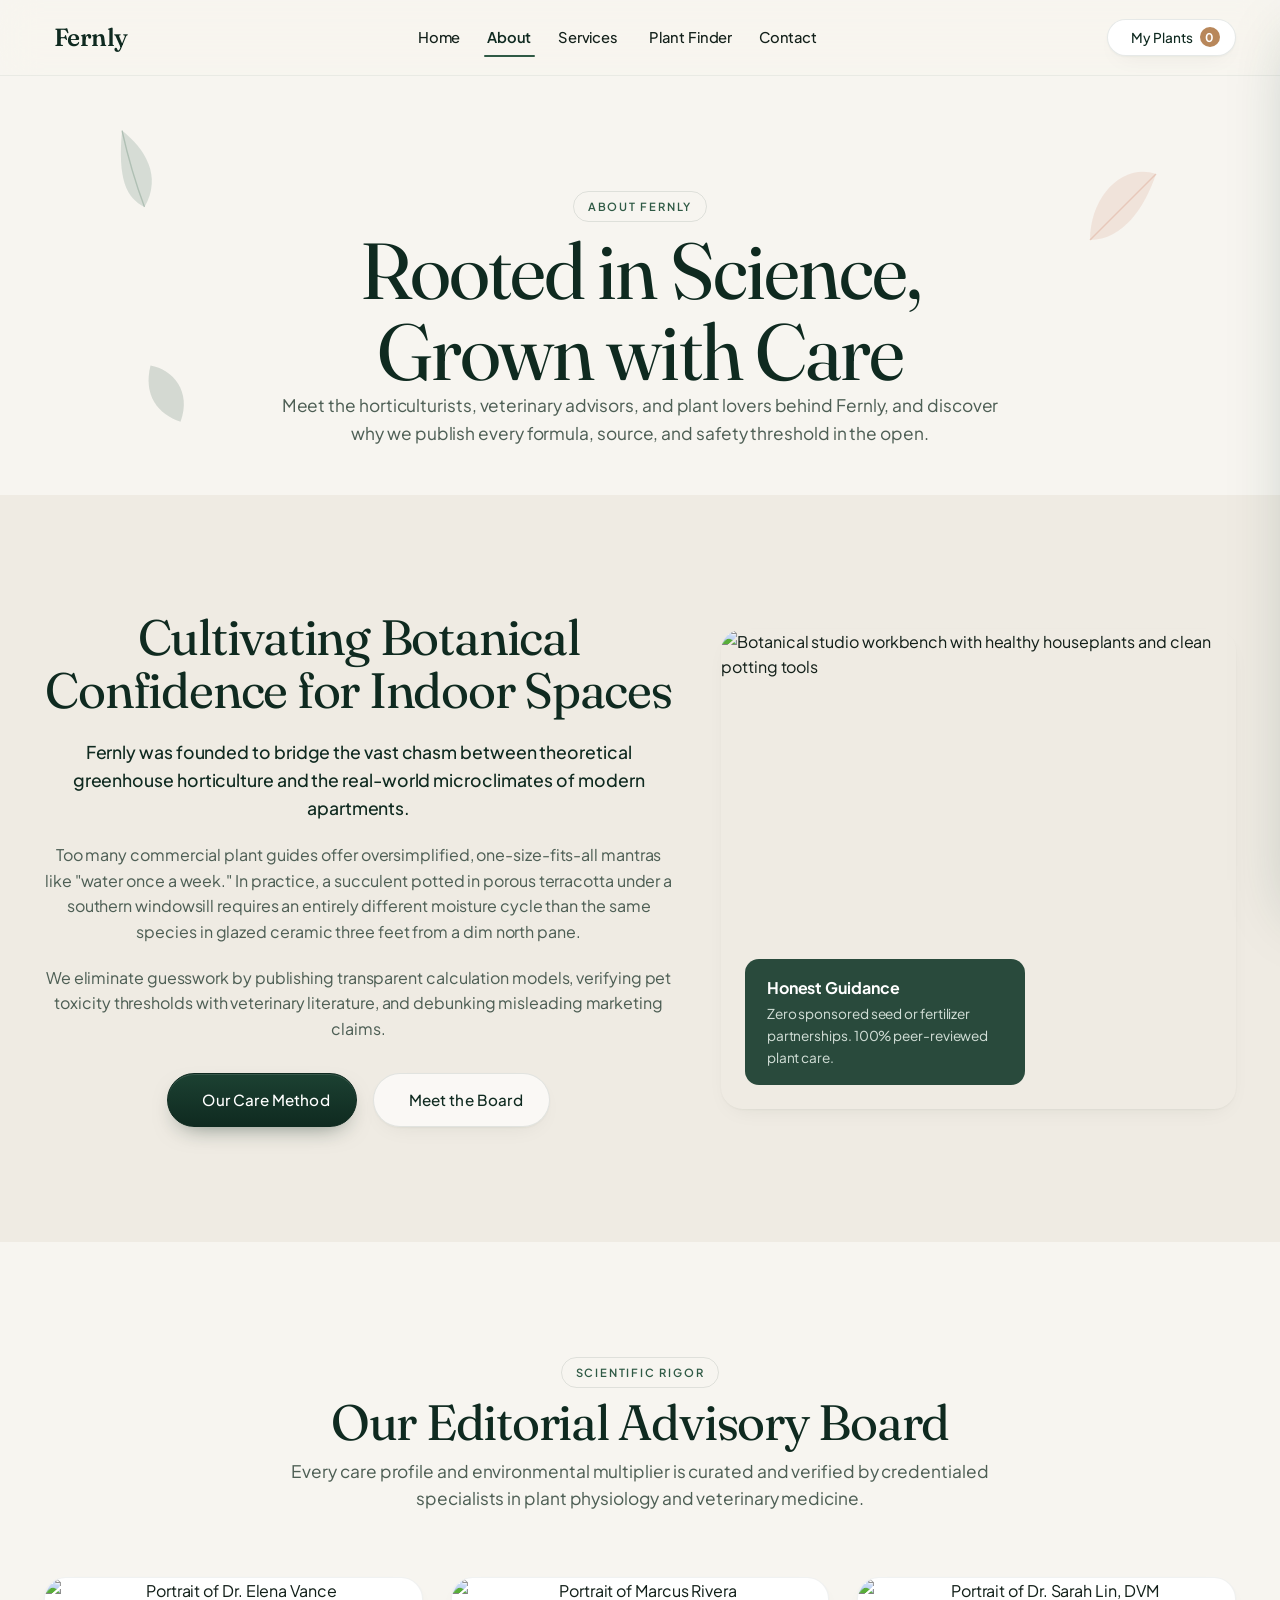
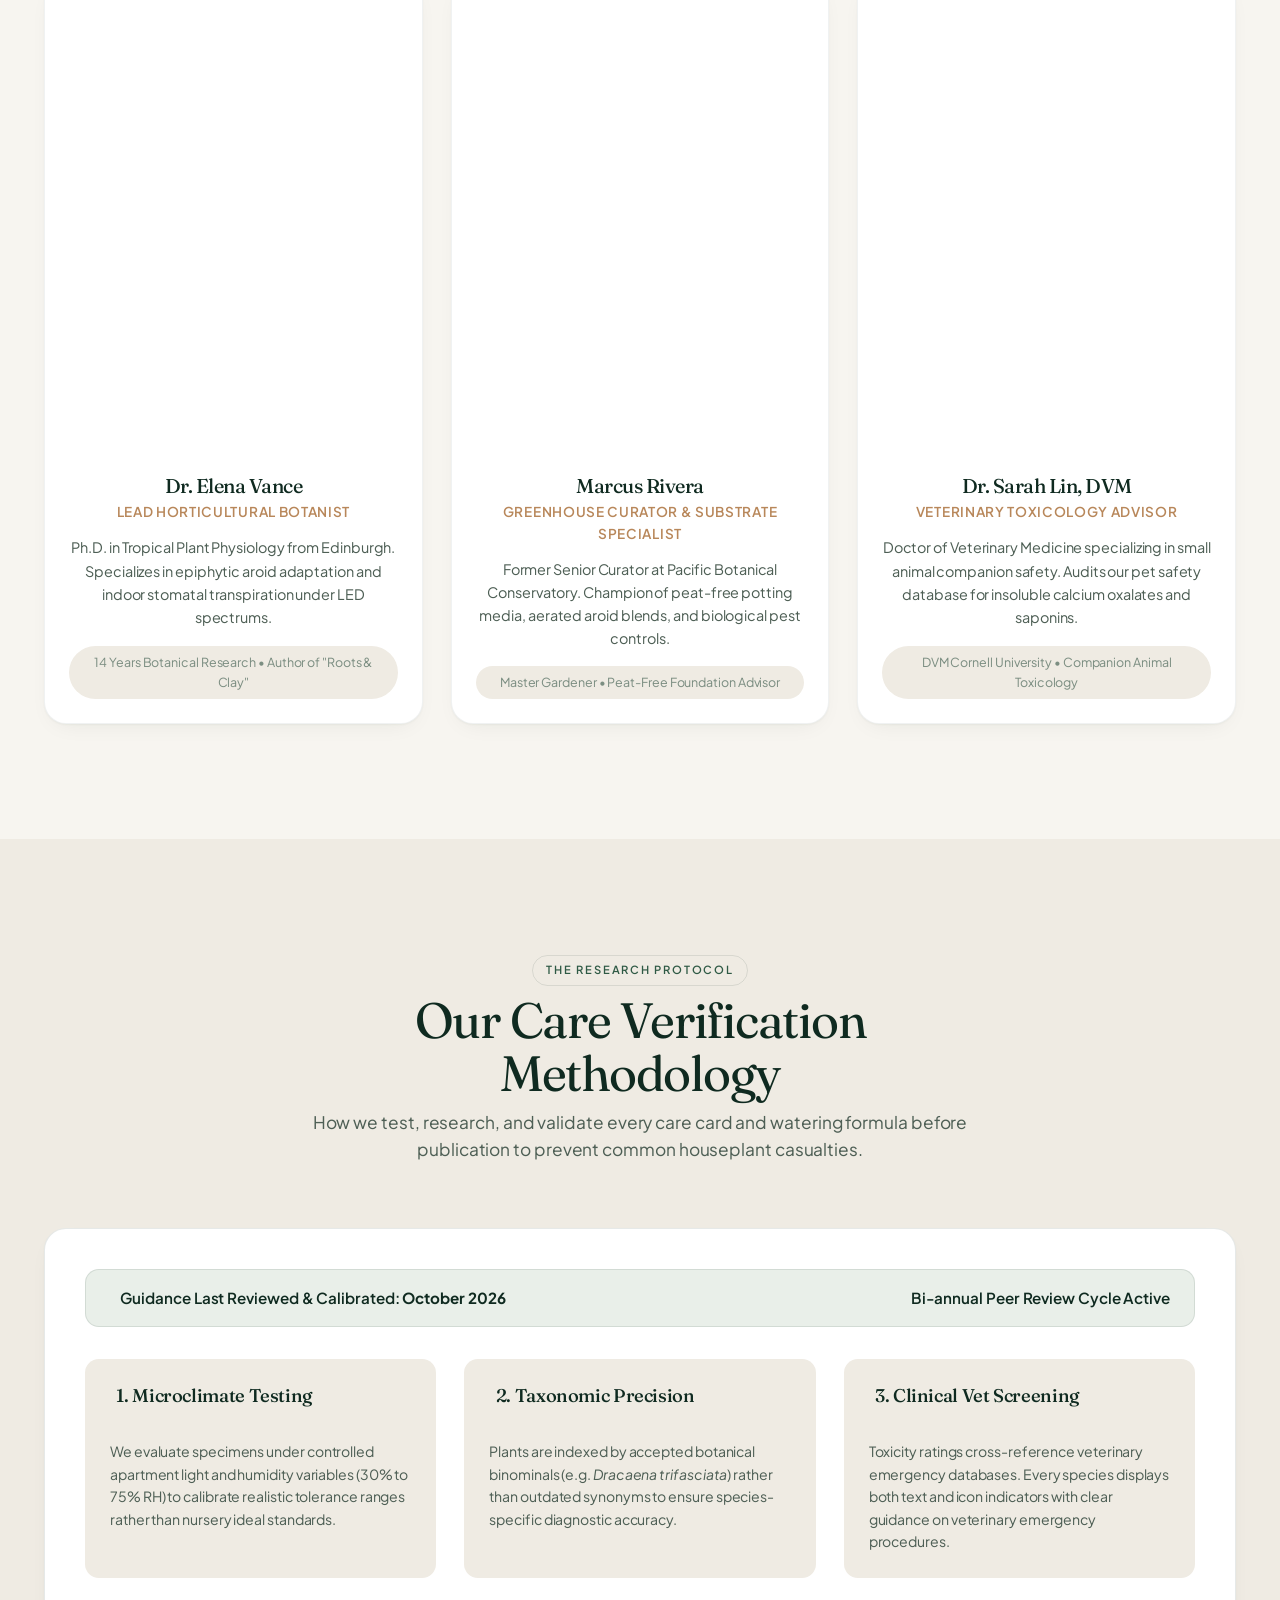
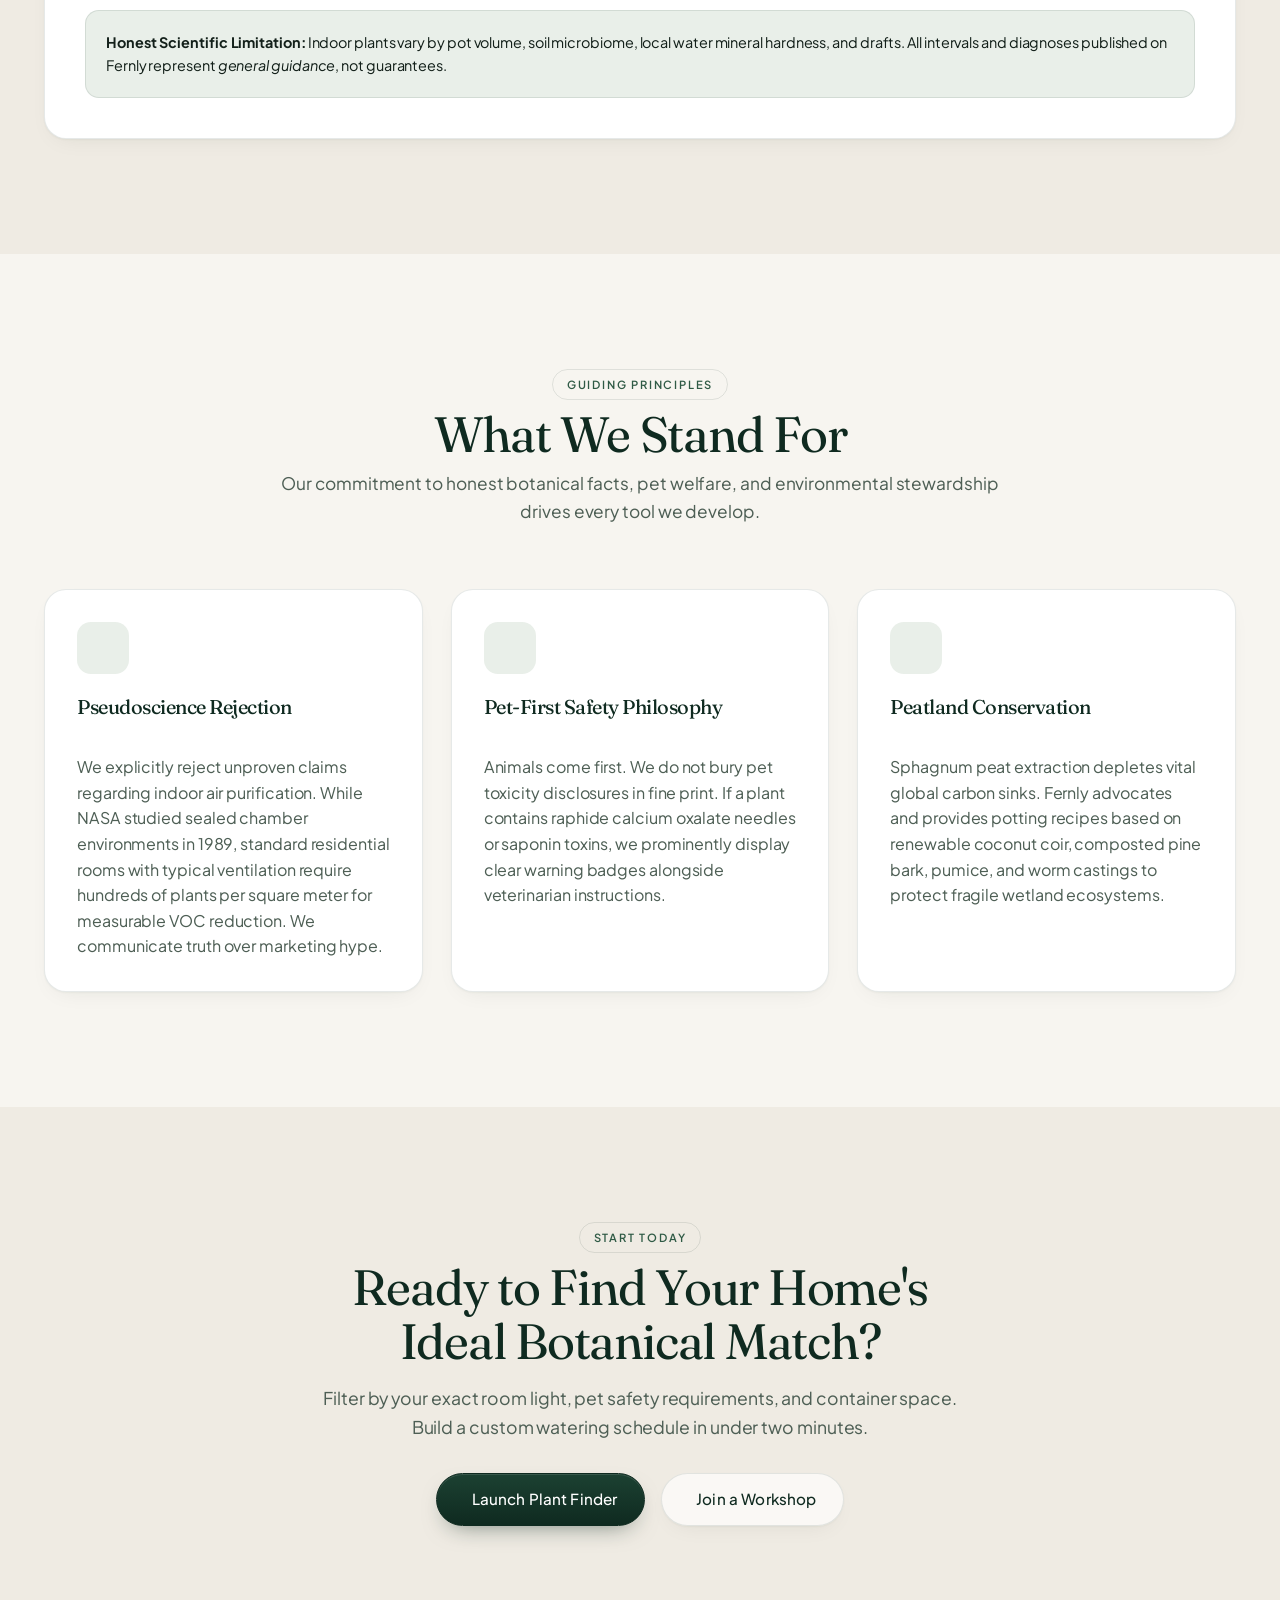
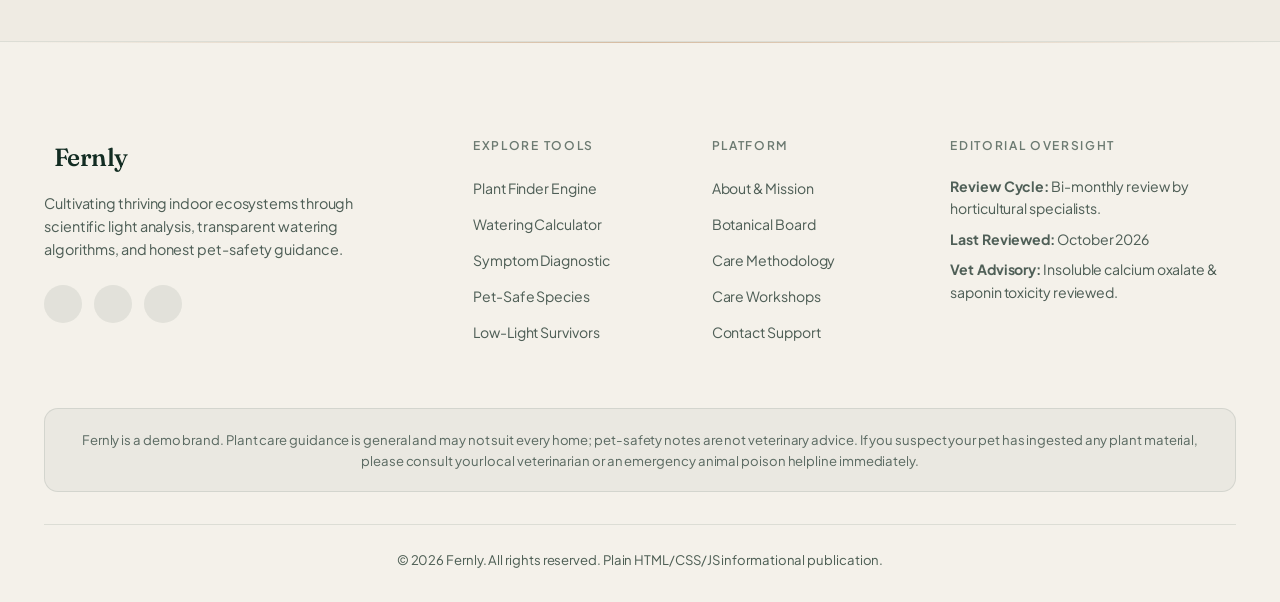
==== about.html @ 9a1a365c "first commit" ====
<!DOCTYPE html>
<html lang="en">
<head>
  <meta charset="UTF-8">
  <meta name="viewport" content="width=device-width, initial-scale=1.0">
  <title>About Fernly — Science-Backed Houseplant Guidance</title>
  <meta name="description" content="Learn about Fernly's mission, horticultural research methodology, veterinary safety board, and commitment to sustainable, honest indoor plant cultivation.">
  <meta name="robots" content="index, follow">

  <!-- Favicon SVG -->
  <link rel="icon" type="image/svg+xml" href="data:image/svg+xml,%3Csvg xmlns='http://www.w3.org/2000/svg' viewBox='0 0 32 32'%3E%3Cpath fill='%23183c2e' d='M16 2C9 6 4 13 4 22c0 4 3 8 8 8 2 0 4-1 4-1s2 1 4 1c5 0 8-4 8-8 0-9-5-16-12-20z'/%3E%3Cpath fill='%233b664f' d='M16 4v24c-3-2-7-6-7-12 0-5 3-10 7-12z'/%3E%3C/svg%3E">

  <!-- Master Stylesheet -->
  <link rel="stylesheet" href="assets/css/style.css">
  <link rel="stylesheet" href="assets/css/premium.css">
</head>
<body>
  <!-- Skip link for WCAG Accessibility -->
  <a href="#main-content" class="skip-link">Skip to main content</a>

  <!-- SITE HEADER / NAVBAR (Identical on all 4 pages) -->
  <header class="site-header" role="banner">
    <div class="container">
      <a href="index.html" class="brand-logo" aria-label="Fernly Home">
        <i class="ph ph-plant" aria-hidden="true"></i>
        <span>Fernly</span>
        <span class="brand-badge">Guide</span>
      </a>

      <!-- Desktop Nav (>1024px) -->
      <nav class="nav-menu" role="navigation" aria-label="Main Navigation">
        <li class="nav-item">
          <a href="index.html" class="nav-link">Home</a>
        </li>
        <li class="nav-item">
          <a href="about.html" class="nav-link active" aria-current="page">About</a>
        </li>
        <li class="nav-item">
          <a href="services.html" class="nav-link" aria-haspopup="true" aria-expanded="false">
            Services <i class="ph ph-caret-down" style="font-size: 0.8rem;" aria-hidden="true"></i>
          </a>
          <ul class="nav-dropdown" role="menu">
            <li role="none">
              <a href="services.html#finder-overview" class="dropdown-link" role="menuitem">
                <i class="ph ph-magnifying-glass" aria-hidden="true"></i> Plant Finder Tool
              </a>
            </li>
            <li role="none">
              <a href="services.html#watering" class="dropdown-link" role="menuitem">
                <i class="ph ph-drop" aria-hidden="true"></i> Watering Schedule
              </a>
            </li>
            <li role="none">
              <a href="services.html#workshops" class="dropdown-link" role="menuitem">
                <i class="ph ph-users-three" aria-hidden="true"></i> Care Workshops
              </a>
            </li>
            <li role="none">
              <a href="services.html#troubleshooting" class="dropdown-link" role="menuitem">
                <i class="ph ph-first-aid-kit" aria-hidden="true"></i> Troubleshooting Help
              </a>
            </li>
            <li role="none">
              <a href="contact.html" class="dropdown-link" role="menuitem">
                <i class="ph ph-paper-plane-tilt" aria-hidden="true"></i> Contact
              </a>
            </li>
          </ul>
        </li>
        <li class="nav-item">
          <a href="plant-finder.html" class="nav-link">Plant Finder</a>
        </li>
        <li class="nav-item">
          <a href="contact.html" class="nav-link">Contact</a>
        </li>
      </nav>

      <!-- Header Actions -->
      <div class="header-actions">
        <button class="my-plants-btn" type="button" aria-label="Open saved plant collection">
          <i class="ph ph-heart" aria-hidden="true"></i>
          <span>My Plants</span>
          <span class="my-plants-badge" aria-label="0 plants saved">0</span>
        </button>

        <button class="hamburger-btn" id="hamburger-btn" type="button" aria-label="Open mobile navigation menu" aria-expanded="false" aria-controls="mobile-drawer">
          <i class="ph ph-list" aria-hidden="true"></i>
        </button>
      </div>
    </div>
  </header>

  <!-- MOBILE SLIDE-OVER DRAWER (<=1024px) -->
  <div class="mobile-drawer-overlay" id="mobile-drawer-overlay" aria-hidden="true"></div>
  <aside class="mobile-drawer" id="mobile-drawer" aria-label="Mobile Navigation" aria-hidden="true">
    <div class="drawer-header">
      <div class="brand-logo">
        <i class="ph ph-plant" aria-hidden="true"></i>
        <span>Fernly</span>
      </div>
      <button class="drawer-close-btn" id="drawer-close-btn" type="button" aria-label="Close navigation menu">
        <i class="ph ph-x" aria-hidden="true"></i>
      </button>
    </div>

    <ul class="drawer-menu">
      <li>
        <a href="index.html" class="drawer-link">Home</a>
      </li>
      <li>
        <a href="about.html" class="drawer-link active" aria-current="page">About</a>
      </li>
      <li>
        <button class="drawer-accordion-btn" id="drawer-services-accordion" type="button" aria-expanded="false">
          <span>Services</span>
          <i class="ph ph-caret-down accordion-icon" aria-hidden="true"></i>
        </button>
        <div class="drawer-accordion-content" id="drawer-services-content">
          <a href="services.html#finder-overview" class="drawer-sublink">
            <i class="ph ph-magnifying-glass" aria-hidden="true"></i> Plant Finder Tool
          </a>
          <a href="services.html#watering" class="drawer-sublink">
            <i class="ph ph-drop" aria-hidden="true"></i> Watering Schedule
          </a>
          <a href="services.html#workshops" class="drawer-sublink">
            <i class="ph ph-users-three" aria-hidden="true"></i> Care Workshops
          </a>
          <a href="services.html#troubleshooting" class="drawer-sublink">
            <i class="ph ph-first-aid-kit" aria-hidden="true"></i> Troubleshooting Help
          </a>
          <a href="contact.html" class="drawer-sublink">
            <i class="ph ph-paper-plane-tilt" aria-hidden="true"></i> Contact
          </a>
        </div>
      </li>
      <li>
        <a href="plant-finder.html" class="drawer-link">Plant Finder</a>
      </li>
      <li>
        <a href="contact.html" class="drawer-link">Contact</a>
      </li>
    </ul>

    <div style="margin-top: auto; padding-top: 1.5rem; border-top: 1px solid var(--color-border);">
      <button class="btn btn-primary" style="width: 100%;" onclick="window.location.href='plant-finder.html#finder';">
        <i class="ph ph-magnifying-glass"></i> Explore Plant Finder
      </button>
    </div>
  </aside>

  <!-- MAIN CONTENT CONTAINER -->
  <main id="main-content">
    <!-- PAGE TITLE HEADER -->
    <section class="section page-hero" style="padding-bottom: 2rem;" aria-labelledby="about-main-heading">
        <svg class="floating-leaf leaf-1" viewBox="0 0 100 100" fill="none" aria-hidden="true">
          <path d="M50 5 C75 25, 95 55, 75 90 C55 80, 45 60, 50 5 Z" fill="#3b664f" fill-opacity="0.2" />
          <path d="M50 5 Q60 50 75 90" stroke="#3b664f" stroke-width="1.5" stroke-opacity="0.3" fill="none" />
        </svg>
        <svg class="floating-leaf leaf-2" viewBox="0 0 100 100" fill="none" aria-hidden="true">
          <path d="M20 80 C20 40, 50 10, 80 20 C70 50, 50 80, 20 80 Z" fill="#c46944" fill-opacity="0.15" />
          <path d="M20 80 Q50 50 80 20" stroke="#c46944" stroke-width="1.5" stroke-opacity="0.25" fill="none" />
        </svg>
        <svg class="floating-leaf leaf-3" viewBox="0 0 100 100" fill="none" aria-hidden="true">
          <path d="M30 10 C60 15, 85 45, 70 85 C40 75, 20 50, 30 10 Z" fill="#183c2e" fill-opacity="0.18" />
        </svg>
        <svg class="floating-leaf leaf-4" viewBox="0 0 100 100" fill="none" aria-hidden="true">
      <div class="container">
        <header class="section-header" style="margin-bottom: 1rem;">
          <span class="badge-label">About Fernly</span>
          <h1 id="about-main-heading">Rooted in Science, Grown with Care</h1>
          <p>
            Meet the horticulturists, veterinary advisors, and plant lovers behind Fernly, and discover why we publish every formula, source, and safety threshold in the open.
          </p>
        </header>
      </div>
    </section>

    <!-- SECTION 1: STORY & MISSION -->
    <section class="section section-alt" id="story" aria-labelledby="story-heading">
      <div class="container">
        <div class="about-story-grid">
          <div style="text-align: center;">
            <h2 id="story-heading" style="margin-bottom: 1.25rem;">
              Cultivating Botanical Confidence for Indoor Spaces
            </h2>
            <p style="font-size: 1.1rem; margin-bottom: 1.25rem; color: var(--color-primary); font-weight: 500;">
              Fernly was founded to bridge the vast chasm between theoretical greenhouse horticulture and the real-world microclimates of modern apartments.
            </p>
            <p style="margin-bottom: 1.25rem;">
              Too many commercial plant guides offer oversimplified, one-size-fits-all mantras like "water once a week." In practice, a succulent potted in porous terracotta under a southern windowsill requires an entirely different moisture cycle than the same species in glazed ceramic three feet from a dim north pane.
            </p>
            <p style="margin-bottom: 2rem;">
              We eliminate guesswork by publishing transparent calculation models, verifying pet toxicity thresholds with veterinary literature, and debunking misleading marketing claims.
            </p>

            <div style="display: flex; gap: 1rem; flex-wrap: wrap; justify-content: center;">
              <a href="#method" class="btn btn-primary">
                <i class="ph ph-flask"></i> Our Care Method
              </a>
              <a href="#experts" class="btn btn-secondary">
                <i class="ph ph-users"></i> Meet the Board
              </a>
            </div>
          </div>

          <div class="about-story-media">
            <img src="https://thumb.wikimedia.org/wikipedia/commons/thumb/b/b1/Small_greenhouse_with_grapevines_escaping.jpg/1280px-Small_greenhouse_with_grapevines_escaping.jpg" alt="Botanical studio workbench with healthy houseplants and clean potting tools" loading="lazy">
            <div class="about-story-badge">
              <strong style="font-size: 1rem; display: block; margin-bottom: 0.2rem;">Honest Guidance</strong>
              <p>Zero sponsored seed or fertilizer partnerships. 100% peer-reviewed plant care.</p>
            </div>
          </div>
        </div>
      </div>
    </section>

    <!-- SECTION 2: PLANT-CARE EXPERTS (EDITORIAL BOARD) -->
    <section class="section" id="experts" aria-labelledby="experts-heading">
      <div class="container">
        <header class="section-header">
          <span class="badge-label">Scientific Rigor</span>
          <h2 id="experts-heading">Our Editorial Advisory Board</h2>
          <p>Every care profile and environmental multiplier is curated and verified by credentialed specialists in plant physiology and veterinary medicine.</p>
        </header>

        <div class="cards-grid-3">
          <!-- Expert 1 -->
          <article class="card expert-card">
            <img src="https://images.unsplash.com/photo-1573496359142-b8d87734a5a2?auto=format&fit=crop&w=600&q=80" alt="Portrait of Dr. Elena Vance" class="expert-photo" loading="lazy">
            <div class="expert-details">
              <h3>Dr. Elena Vance</h3>
              <div class="expert-role">Lead Horticultural Botanist</div>
              <p>Ph.D. in Tropical Plant Physiology from Edinburgh. Specializes in epiphytic aroid adaptation and indoor stomatal transpiration under LED spectrums.</p>
              <div class="expert-credential">14 Years Botanical Research &bull; Author of "Roots &amp; Clay"</div>
            </div>
          </article>

          <!-- Expert 2 -->
          <article class="card expert-card">
            <img src="https://images.unsplash.com/photo-1500648767791-00dcc994a43e?auto=format&fit=crop&w=600&q=80" alt="Portrait of Marcus Rivera" class="expert-photo" loading="lazy">
            <div class="expert-details">
              <h3>Marcus Rivera</h3>
              <div class="expert-role">Greenhouse Curator &amp; Substrate Specialist</div>
              <p>Former Senior Curator at Pacific Botanical Conservatory. Champion of peat-free potting media, aerated aroid blends, and biological pest controls.</p>
              <div class="expert-credential">Master Gardener &bull; Peat-Free Foundation Advisor</div>
            </div>
          </article>

          <!-- Expert 3 -->
          <article class="card expert-card">
            <img src="https://images.unsplash.com/photo-1559839734-2b71ea197ec2?auto=format&fit=crop&w=600&q=80" alt="Portrait of Dr. Sarah Lin, DVM" class="expert-photo" loading="lazy">
            <div class="expert-details">
              <h3>Dr. Sarah Lin, DVM</h3>
              <div class="expert-role">Veterinary Toxicology Advisor</div>
              <p>Doctor of Veterinary Medicine specializing in small animal companion safety. Audits our pet safety database for insoluble calcium oxalates and saponins.</p>
              <div class="expert-credential">DVM Cornell University &bull; Companion Animal Toxicology</div>
            </div>
          </article>
        </div>
      </div>
    </section>

    <!-- SECTION 3: OUR CARE METHOD & RESEARCH STANDARD -->
    <section class="section section-alt" id="method" aria-labelledby="method-heading">
      <div class="container">
        <header class="section-header">
          <span class="badge-label">The Research Protocol</span>
          <h2 id="method-heading">Our Care Verification Methodology</h2>
          <p>How we test, research, and validate every care card and watering formula before publication to prevent common houseplant casualties.</p>
        </header>

        <div class="method-box">
          <div class="method-review-banner">
            <div class="method-review-meta">
              <i class="ph ph-calendar-check" aria-hidden="true"></i>
              <span>Guidance Last Reviewed &amp; Calibrated: <strong>October 2026</strong></span>
            </div>
            <div class="method-review-meta">
              <i class="ph ph-shield-check" aria-hidden="true"></i>
              <span>Bi-annual Peer Review Cycle Active</span>
            </div>
          </div>

          <div class="cards-grid-3">
            <div style="background: var(--color-surface-soft); padding: 1.5rem; border-radius: var(--radius-inner);">
              <h4 style="color: var(--color-primary); margin-bottom: 0.5rem; display: flex; align-items: center; gap: 0.4rem;">
                <i class="ph ph-cube" style="color: var(--color-secondary);"></i> 1. Microclimate Testing
              </h4>
              <p style="font-size: 0.88rem; color: var(--color-text-muted);">
                We evaluate specimens under controlled apartment light and humidity variables (30% to 75% RH) to calibrate realistic tolerance ranges rather than nursery ideal standards.
              </p>
            </div>

            <div style="background: var(--color-surface-soft); padding: 1.5rem; border-radius: var(--radius-inner);">
              <h4 style="color: var(--color-primary); margin-bottom: 0.5rem; display: flex; align-items: center; gap: 0.4rem;">
                <i class="ph ph-dna" style="color: var(--color-secondary);"></i> 2. Taxonomic Precision
              </h4>
              <p style="font-size: 0.88rem; color: var(--color-text-muted);">
                Plants are indexed by accepted botanical binominals (e.g. <em>Dracaena trifasciata</em>) rather than outdated synonyms to ensure species-specific diagnostic accuracy.
              </p>
            </div>

            <div style="background: var(--color-surface-soft); padding: 1.5rem; border-radius: var(--radius-inner);">
              <h4 style="color: var(--color-primary); margin-bottom: 0.5rem; display: flex; align-items: center; gap: 0.4rem;">
                <i class="ph ph-paw-print" style="color: var(--color-secondary);"></i> 3. Clinical Vet Screening
              </h4>
              <p style="font-size: 0.88rem; color: var(--color-text-muted);">
                Toxicity ratings cross-reference veterinary emergency databases. Every species displays both text and icon indicators with clear guidance on veterinary emergency procedures.
              </p>
            </div>
          </div>

          <div style="margin-top: 2rem; padding: 1.25rem; background: var(--color-surface-tint); border-radius: var(--radius-inner); border: 1px solid var(--color-border); font-size: 0.9rem;">
            <strong>Honest Scientific Limitation:</strong>
            Indoor plants vary by pot volume, soil microbiome, local water mineral hardness, and drafts. All intervals and diagnoses published on Fernly represent <em>general guidance</em>, not guarantees.
          </div>
        </div>
      </div>
    </section>

    <!-- SECTION 4: VALUES & INDEPENDENCE -->
    <section class="section" id="values" aria-labelledby="values-heading">
      <div class="container">
        <header class="section-header">
          <span class="badge-label">Guiding Principles</span>
          <h2 id="values-heading">What We Stand For</h2>
          <p>Our commitment to honest botanical facts, pet welfare, and environmental stewardship drives every tool we develop.</p>
        </header>

        <div class="values-grid">
          <!-- Value 1 -->
          <article class="value-card">
            <div class="value-icon">
              <i class="ph ph-scales"></i>
            </div>
            <h3>Pseudoscience Rejection</h3>
            <p>
              We explicitly reject unproven claims regarding indoor air purification. While NASA studied sealed chamber environments in 1989, standard residential rooms with typical ventilation require hundreds of plants per square meter for measurable VOC reduction. We communicate truth over marketing hype.
            </p>
          </article>

          <!-- Value 2 -->
          <article class="value-card">
            <div class="value-icon">
              <i class="ph ph-paw-print"></i>
            </div>
            <h3>Pet-First Safety Philosophy</h3>
            <p>
              Animals come first. We do not bury pet toxicity disclosures in fine print. If a plant contains raphide calcium oxalate needles or saponin toxins, we prominently display clear warning badges alongside veterinarian instructions.
            </p>
          </article>

          <!-- Value 3 -->
          <article class="value-card">
            <div class="value-icon">
              <i class="ph ph-globe-hemisphere-west"></i>
            </div>
            <h3>Peatland Conservation</h3>
            <p>
              Sphagnum peat extraction depletes vital global carbon sinks. Fernly advocates and provides potting recipes based on renewable coconut coir, composted pine bark, pumice, and worm castings to protect fragile wetland ecosystems.
            </p>
          </article>
        </div>
      </div>
    </section>

    <!-- SECTION 5: CALL TO ACTION -->
    <section class="section section-alt" id="about-cta" aria-labelledby="cta-heading">
      <div class="container" style="text-align: center; max-width: 720px;">
        <span class="badge-label">Start Today</span>
        <h2 id="cta-heading" style="margin-bottom: 1rem;">Ready to Find Your Home's Ideal Botanical Match?</h2>
        <p style="margin-bottom: 2rem; font-size: 1.1rem;">
          Filter by your exact room light, pet safety requirements, and container space. Build a custom watering schedule in under two minutes.
        </p>
        <div style="display: flex; gap: 1rem; justify-content: center; flex-wrap: wrap;">
          <a href="plant-finder.html#finder" class="btn btn-primary">
            <i class="ph ph-magnifying-glass"></i> Launch Plant Finder
          </a>
          <a href="services.html#workshops" class="btn btn-secondary">
            <i class="ph ph-users-three"></i> Join a Workshop
          </a>
        </div>
      </div>
    </section>
  </main>

  <!-- SITE FOOTER (Identical on all 4 pages) -->
  <footer class="site-footer" role="contentinfo">
    <div class="container">
      <div class="footer-top-grid">
        <div class="footer-brand">
          <a href="index.html" class="brand-logo">
            <i class="ph ph-plant" aria-hidden="true"></i>
            <span>Fernly</span>
          </a>
          <p>
            Cultivating thriving indoor ecosystems through scientific light analysis, transparent watering algorithms, and honest pet-safety guidance.
          </p>
          <div class="footer-social-links">
            <a href="#" class="social-icon-btn" aria-label="Fernly on Instagram"><i class="ph ph-instagram-logo"></i></a>
            <a href="#" class="social-icon-btn" aria-label="Fernly on Pinterest"><i class="ph ph-pinterest-logo"></i></a>
            <a href="#" class="social-icon-btn" aria-label="Fernly RSS Feed"><i class="ph ph-rss"></i></a>
          </div>
        </div>

        <div class="footer-col">
          <h4>Explore Tools</h4>
          <ul class="footer-links-list">
            <li><a href="plant-finder.html#finder">Plant Finder Engine</a></li>
            <li><a href="plant-finder.html#watering-builder">Watering Calculator</a></li>
            <li><a href="plant-finder.html#troubleshooter">Symptom Diagnostic</a></li>
            <li><a href="plant-finder.html?pet=safe#finder">Pet-Safe Species</a></li>
            <li><a href="plant-finder.html?light=low#finder">Low-Light Survivors</a></li>
          </ul>
        </div>

        <div class="footer-col">
          <h4>Platform</h4>
          <ul class="footer-links-list">
            <li><a href="about.html">About &amp; Mission</a></li>
            <li><a href="about.html#experts">Botanical Board</a></li>
            <li><a href="about.html#method">Care Methodology</a></li>
            <li><a href="services.html#workshops">Care Workshops</a></li>
            <li><a href="contact.html">Contact Support</a></li>
          </ul>
        </div>

        <div class="footer-col footer-hours">
          <h4>Editorial Oversight</h4>
          <p><strong>Review Cycle:</strong> Bi-monthly review by horticultural specialists.</p>
          <p><strong>Last Reviewed:</strong> October 2026</p>
          <p><strong>Vet Advisory:</strong> Insoluble calcium oxalate &amp; saponin toxicity reviewed.</p>
        </div>
      </div>

      <!-- Mandatory Disclosure Line -->
      <div class="footer-disclosure-box">
        <p class="footer-disclosure-text">
          Fernly is a demo brand. Plant care guidance is general and may not suit every home; pet-safety notes are not veterinary advice. If you suspect your pet has ingested any plant material, please consult your local veterinarian or an emergency animal poison helpline immediately.
        </p>
      </div>

      <div class="footer-bottom-bar">
        <p class="footer-copyright">
          &copy; 2026 Fernly. All rights reserved. Plain HTML/CSS/JS informational publication.
        </p>
      </div>
    </div>
  </footer>

  <!-- Scripts -->
  <script src="assets/js/data.js"></script>
  <script src="assets/js/main.js"></script>
  <script src="assets/js/myplants.js"></script>
</body>
</html>
---- assets/css/style.css ----
/* ==========================================================================
   FERNLY — HOUSEPLANT CARE & PLANT FINDER GUIDE
   Design System & Master Stylesheet
   Direction: Botanical-fresh / Leafy greens with rounded organic shapes
   ========================================================================== */

/* --- GOOGLE FONTS IMPORT --- */
@import url('https://fonts.googleapis.com/css2?family=Fraunces:ital,opsz,wght@0,9..144,300..580;1,9..144,300..500&family=Plus+Jakarta+Sans:wght@400;420;500;600&display=swap');

/* --- PHOSPHOR ICONS FONT --- */
@import url('https://unpkg.com/@phosphor-icons/web@2.1.1/src/regular/style.css');

/* ==========================================================================
   CSS CUSTOM PROPERTIES (DESIGN SYSTEM TOKENS)
   Rule: Max 3 core brand colors (Primary, Secondary, Accent)
   ========================================================================== */
:root {
  /* Brand Triad */
  --color-primary: #183c2e;         /* Deep Botanical Rainforest Pine */
  --color-secondary: #3b664f;       /* Lush Sage / Fern Foliage */
  --color-accent: #c46944;          /* Warm Terracotta Pottery / Earth Clay */

  /* Neutral & Canvas Tones */
  --color-bg: #faf7f2;              /* Warm Alabaster Organic Linen */
  --color-surface: #ffffff;         /* Pure Card & Dialog Surface */
  --color-surface-soft: #f2ede4;    /* Warm Earth Tint */
  --color-surface-tint: #edf4ef;    /* Soft Chlorophyll Tint */
  --color-border: rgba(24, 60, 46, 0.12);
  --color-border-subtle: rgba(24, 60, 46, 0.08);

  /* Typography Colors */
  --color-text: #1b2620;            /* Deep Forest Charcoal */
  --color-text-muted: #53665a;      /* Muted Botanical Slate */
  --color-text-light: #7c8e82;      /* Gentle Hint Gray */

  /* Semantic Feedback & Pet Safety */
  --pet-safe-bg: #e8f5ec;
  --pet-safe-text: #205c38;
  --pet-safe-border: rgba(32, 92, 56, 0.2);

  --pet-toxic-bg: #fdeeed;
  --pet-toxic-text: #b53820;
  --pet-toxic-border: rgba(181, 56, 32, 0.2);

  --status-info-bg: #eaf1f7;
  --status-info-text: #235478;

  /* Typography Tokens */
  --font-display: 'Fraunces', Georgia, serif;
  --font-sans: 'Plus Jakarta Sans', -apple-system, BlinkMacSystemFont, sans-serif;

  /* Heading weights strictly obey rule: H1 <= 580, H2 <= 540, H3 <= 520 (never 600+) */
  --weight-h1: 560;
  --weight-h2: 520;
  --weight-h3: 500;
  --weight-body: 420;
  --weight-medium: 500;

  /* Unified Border Radius Token (Global) */
  --radius-global: 16px;
  --radius-pill: 9999px;
  --radius-inner: 10px;

  /* Unified Elevation Shadow Token (Global) */
  --shadow-global: 0 10px 30px -8px rgba(24, 60, 46, 0.08), 0 4px 12px -4px rgba(24, 60, 46, 0.04);
  --shadow-hover: 0 18px 36px -10px rgba(24, 60, 46, 0.14), 0 6px 16px -4px rgba(24, 60, 46, 0.06);
  --shadow-modal: 0 25px 60px -15px rgba(24, 60, 46, 0.25);

  /* Spacing Scale (8px Base Unit) */
  --space-xs: 4px;
  --space-sm: 8px;
  --space-md: 16px;
  --space-lg: 24px;
  --space-xl: 32px;
  --space-2xl: 48px;
  --space-3xl: 64px;
  --space-4xl: 96px;

  /* Layout */
  --max-width: 1240px;
  --header-height: 76px;
  --transition-smooth: 0.25s cubic-bezier(0.16, 1, 0.3, 1);
}

/* ==========================================================================
   RESET & BASE STYLES
   ========================================================================== */
*, *::before, *::after {
  box-sizing: border-box;
  margin: 0;
  padding: 0;
}

html {
  font-size: 16px;
  scroll-behavior: smooth;
  -webkit-font-smoothing: antialiased;
  -moz-osx-font-smoothing: grayscale;
}

body {
  font-family: var(--font-sans);
  font-weight: var(--weight-body);
  font-size: 1rem;
  line-height: 1.6;
  color: var(--color-text);
  background-color: var(--color-bg);
  min-height: 100vh;
  display: flex;
  flex-direction: column;
  overflow-x: hidden;
}

img {
  max-width: 100%;
  height: auto;
  display: block;
}

a {
  color: inherit;
  text-decoration: none;
  transition: color var(--transition-smooth);
}

button, input, select, textarea {
  font-family: inherit;
  font-size: 1rem;
  color: inherit;
}

button {
  cursor: pointer;
  border: none;
  background: none;
}

/* Accessibility: Skip to Content */
.skip-link {
  position: absolute;
  top: -100px;
  left: 1rem;
  background: var(--color-primary);
  color: #fff;
  padding: 0.75rem 1.25rem;
  z-index: 99999;
  border-radius: var(--radius-global);
  font-weight: var(--weight-medium);
  transition: top 0.2s ease;
}
.skip-link:focus {
  top: 1rem;
}

/* Focus indicator for keyboard navigation */
:focus-visible {
  outline: 2px solid var(--color-primary);
  outline-offset: 3px;
}

/* ==========================================================================
   TYPOGRAPHY HIERARCHY
   Rule: Headings centered; H1 <= 580, H2 <= 540, H3 <= 520 (never 600+)
   ========================================================================== */
h1, h2, h3, h4 {
  font-family: var(--font-display);
  color: var(--color-primary);
  letter-spacing: -0.02em;
}

h1 {
  font-size: clamp(2.35rem, 5vw, 3.75rem);
  font-weight: var(--weight-h1);
  line-height: 1.15;
}

h2 {
  font-size: clamp(1.85rem, 3.8vw, 2.65rem);
  font-weight: var(--weight-h2);
  line-height: 1.2;
}

h3 {
  font-size: clamp(1.35rem, 2.5vw, 1.75rem);
  font-weight: var(--weight-h3);
  line-height: 1.25;
}

h4 {
  font-size: 1.15rem;
  font-weight: var(--weight-h3);
  line-height: 1.35;
}

p {
  color: var(--color-text-muted);
}

.tabular-nums {
  font-variant-numeric: tabular-nums;
}

/* Mandatory Global Alignment: Section headings & subtext are centered */
.section-header {
  text-align: center;
  max-width: 720px;
  margin: 0 auto var(--space-2xl) auto;
}

.section-header h2 {
  text-align: center;
  margin-bottom: var(--space-sm);
}

.section-header p {
  text-align: center;
  font-size: 1.1rem;
  color: var(--color-text-muted);
}

.badge-label {
  display: inline-flex;
  align-items: center;
  gap: 0.4rem;
  font-family: var(--font-sans);
  font-size: 0.8rem;
  font-weight: 600;
  text-transform: uppercase;
  letter-spacing: 0.08em;
  color: var(--color-secondary);
  background: var(--color-surface-tint);
  padding: 0.35rem 0.85rem;
  border-radius: var(--radius-pill);
  margin-bottom: var(--space-sm);
}

/* ==========================================================================
   LAYOUT CONTAINERS & SECTION PADDING
   ========================================================================== */
.container {
  width: 100%;
  max-width: var(--max-width);
  margin-left: auto;
  margin-right: auto;
  padding-left: 1.5rem;
  padding-right: 1.5rem;
}

.section {
  padding-top: var(--space-4xl);
  padding-bottom: var(--space-4xl);
  position: relative;
}

.section-alt {
  background-color: var(--color-surface-soft);
}

.section-tint {
  background-color: var(--color-surface-tint);
}

/* ==========================================================================
   BUTTONS & INTERACTIVE ELEMENTS
   ========================================================================== */
.btn {
  display: inline-flex;
  align-items: center;
  justify-content: center;
  gap: 0.5rem;
  padding: 0.85rem 1.65rem;
  border-radius: var(--radius-global);
  font-size: 0.95rem;
  font-weight: var(--weight-medium);
  letter-spacing: -0.01em;
  transition: all var(--transition-smooth);
  box-shadow: var(--shadow-global);
  text-align: center;
  white-space: nowrap;
}

.btn i {
  font-size: 1.15rem;
  transition: transform var(--transition-smooth);
}

.btn:hover i {
  transform: translateX(2px);
}

.btn-primary {
  background-color: var(--color-primary);
  color: #ffffff;
  border: 1px solid var(--color-primary);
}
.btn-primary:hover {
  background-color: #122c22;
  box-shadow: var(--shadow-hover);
  transform: translateY(-2px);
}

.btn-accent {
  background-color: var(--color-accent);
  color: #ffffff;
  border: 1px solid var(--color-accent);
}
.btn-accent:hover {
  background-color: #b25d3a;
  box-shadow: var(--shadow-hover);
  transform: translateY(-2px);
}

.btn-secondary {
  background-color: var(--color-surface);
  color: var(--color-primary);
  border: 1px solid var(--color-border);
}
.btn-secondary:hover {
  background-color: var(--color-surface-tint);
  border-color: var(--color-secondary);
  transform: translateY(-2px);
}

.btn-sm {
  padding: 0.5rem 1rem;
  font-size: 0.85rem;
}

/* ==========================================================================
   HEADER & NAVBAR
   Identical markup on all 4 pages
   Sticky with backdrop blur
   Dropdown for Services; slide-drawer on mobile (<=1024px)
   ========================================================================== */
.site-header {
  position: sticky;
  top: 0;
  width: 100%;
  height: var(--header-height);
  background: rgba(250, 247, 242, 0.92);
  backdrop-filter: blur(12px);
  -webkit-backdrop-filter: blur(12px);
  border-bottom: 1px solid var(--color-border-subtle);
  z-index: 1000;
  display: flex;
  align-items: center;
  transition: background 0.3s ease;
}

.site-header .container {
  display: flex;
  align-items: center;
  justify-content: space-between;
}

.brand-logo {
  display: flex;
  align-items: center;
  gap: 0.6rem;
  font-family: var(--font-display);
  font-size: 1.55rem;
  font-weight: 560;
  color: var(--color-primary);
  letter-spacing: -0.02em;
}

.brand-logo i {
  color: var(--color-secondary);
  font-size: 1.75rem;
}

.brand-badge {
  font-family: var(--font-sans);
  font-size: 0.65rem;
  font-weight: 600;
  text-transform: uppercase;
  letter-spacing: 0.05em;
  background: var(--color-surface-tint);
  color: var(--color-secondary);
  padding: 0.2rem 0.5rem;
  border-radius: var(--radius-pill);
}

/* Desktop Navigation (> 1024px) */
.nav-menu {
  display: flex;
  align-items: center;
  gap: 1.75rem;
  list-style: none;
}

.nav-item {
  position: relative;
}

.nav-link {
  display: flex;
  align-items: center;
  gap: 0.3rem;
  font-size: 0.95rem;
  font-weight: var(--weight-medium);
  color: var(--color-text);
  padding: 0.5rem 0.2rem;
  position: relative;
}

.nav-link:hover,
.nav-link:focus {
  color: var(--color-primary);
}

.nav-link.active {
  color: var(--color-primary);
  font-weight: 600;
}

.nav-link.active::after {
  content: '';
  position: absolute;
  bottom: 0;
  left: 0;
  width: 100%;
  height: 2px;
  background: var(--color-secondary);
  border-radius: 2px;
}

/* Services Dropdown (Desktop) */
.nav-dropdown {
  position: absolute;
  top: 100%;
  left: 50%;
  transform: translateX(-50%) translateY(10px);
  background: var(--color-surface);
  border: 1px solid var(--color-border);
  border-radius: var(--radius-global);
  box-shadow: var(--shadow-global);
  padding: 0.6rem;
  min-width: 250px;
  list-style: none;
  opacity: 0;
  visibility: hidden;
  pointer-events: none;
  transition: all var(--transition-smooth);
  z-index: 100;
}

.nav-item:hover .nav-dropdown,
.nav-item:focus-within .nav-dropdown {
  opacity: 1;
  visibility: visible;
  pointer-events: auto;
  transform: translateX(-50%) translateY(0);
}

.dropdown-link {
  display: flex;
  align-items: center;
  gap: 0.65rem;
  padding: 0.6rem 0.85rem;
  border-radius: var(--radius-inner);
  font-size: 0.9rem;
  color: var(--color-text);
  transition: background var(--transition-smooth);
}

.dropdown-link i {
  color: var(--color-secondary);
  font-size: 1.15rem;
}

.dropdown-link:hover {
  background: var(--color-surface-tint);
  color: var(--color-primary);
}

/* Header Action (My Plants Button & Hamburger) */
.header-actions {
  display: flex;
  align-items: center;
  gap: 0.75rem;
}

.my-plants-btn {
  display: inline-flex;
  align-items: center;
  gap: 0.45rem;
  background: var(--color-surface);
  border: 1px solid var(--color-border);
  padding: 0.45rem 0.95rem;
  border-radius: var(--radius-pill);
  font-size: 0.85rem;
  font-weight: var(--weight-medium);
  color: var(--color-primary);
  box-shadow: var(--shadow-global);
  transition: all var(--transition-smooth);
}

.my-plants-btn:hover {
  background: var(--color-surface-tint);
  transform: translateY(-1px);
}

.my-plants-badge {
  background: var(--color-accent);
  color: #fff;
  font-size: 0.75rem;
  font-weight: 700;
  width: 20px;
  height: 20px;
  border-radius: 50%;
  display: inline-flex;
  align-items: center;
  justify-content: center;
  transition: transform 0.2s ease;
}

.hamburger-btn {
  display: none;
  align-items: center;
  justify-content: center;
  width: 44px;
  height: 44px;
  border-radius: var(--radius-inner);
  background: var(--color-surface);
  border: 1px solid var(--color-border);
  color: var(--color-primary);
  font-size: 1.35rem;
}

/* Mobile Slide-over Nav Drawer (<= 1024px) */
.mobile-drawer-overlay {
  position: fixed;
  inset: 0;
  background: rgba(24, 60, 46, 0.4);
  backdrop-filter: blur(4px);
  opacity: 0;
  visibility: hidden;
  transition: all var(--transition-smooth);
  z-index: 1099;
}

.mobile-drawer {
  position: fixed;
  top: 0;
  right: 0;
  bottom: 0;
  width: 100%;
  max-width: 380px;
  background: var(--color-bg);
  box-shadow: var(--shadow-modal);
  transform: translateX(100%);
  transition: transform var(--transition-smooth);
  z-index: 1100;
  display: flex;
  flex-direction: column;
  padding: 1.5rem;
  overflow-y: auto;
}

.mobile-drawer.open {
  transform: translateX(0);
}

.mobile-drawer-overlay.open {
  opacity: 1;
  visibility: visible;
}

.drawer-header {
  display: flex;
  align-items: center;
  justify-content: space-between;
  padding-bottom: 1.25rem;
  border-bottom: 1px solid var(--color-border);
  margin-bottom: 1.5rem;
}

.drawer-close-btn {
  width: 44px;
  height: 44px;
  border-radius: var(--radius-inner);
  background: var(--color-surface);
  border: 1px solid var(--color-border);
  display: flex;
  align-items: center;
  justify-content: center;
  font-size: 1.25rem;
  color: var(--color-primary);
}

.drawer-menu {
  list-style: none;
  display: flex;
  flex-direction: column;
  gap: 0.5rem;
}

.drawer-link {
  display: flex;
  align-items: center;
  justify-content: space-between;
  min-height: 48px;
  padding: 0.6rem 0.85rem;
  font-size: 1.05rem;
  font-weight: var(--weight-medium);
  border-radius: var(--radius-inner);
  color: var(--color-text);
}

.drawer-link:hover,
.drawer-link.active {
  background: var(--color-surface-tint);
  color: var(--color-primary);
}

/* Accordion for Services in drawer */
.drawer-accordion-btn {
  width: 100%;
  display: flex;
  align-items: center;
  justify-content: space-between;
  min-height: 48px;
  padding: 0.6rem 0.85rem;
  font-size: 1.05rem;
  font-weight: var(--weight-medium);
  border-radius: var(--radius-inner);
  color: var(--color-text);
  background: none;
  text-align: left;
}

.drawer-accordion-content {
  display: none;
  flex-direction: column;
  gap: 0.25rem;
  padding-left: 1.25rem;
  margin-top: 0.25rem;
}

.drawer-accordion-content.expanded {
  display: flex;
}

.drawer-sublink {
  display: flex;
  align-items: center;
  gap: 0.5rem;
  min-height: 44px;
  padding: 0.4rem 0.75rem;
  font-size: 0.95rem;
  color: var(--color-text-muted);
  border-radius: var(--radius-inner);
}

.drawer-sublink:hover {
  color: var(--color-primary);
  background: var(--color-surface-tint);
}

/* ==========================================================================
   HERO SECTION (HOME) — FLOATING LEAF ANIMATION
   Staggered typography, organic floating leaf SVGs, high credibility
   ========================================================================== */
.hero-section {
  position: relative;
  padding-top: calc(var(--space-4xl) * 0.9);
  padding-bottom: var(--space-4xl);
  overflow: hidden;
  background: radial-gradient(circle at 80% 20%, rgba(200, 105, 68, 0.06), transparent 40%),
              radial-gradient(circle at 10% 70%, rgba(59, 102, 79, 0.08), transparent 45%),
              var(--color-bg);
}

.hero-inner {
  text-align: center;
  max-width: 860px;
  margin: 0 auto;
  position: relative;
  z-index: 2;
}

.hero-tag {
  display: inline-flex;
  align-items: center;
  gap: 0.5rem;
  padding: 0.4rem 1rem;
  background: var(--color-surface);
  border: 1px solid var(--color-border);
  border-radius: var(--radius-pill);
  font-size: 0.85rem;
  font-weight: var(--weight-medium);
  color: var(--color-secondary);
  box-shadow: var(--shadow-global);
  margin-bottom: var(--space-lg);
  animation: heroFadeDown 0.8s ease both;
}

.hero-title {
  margin-bottom: var(--space-md);
  animation: heroFadeUp 0.8s 0.15s ease both;
}

.hero-title span {
  font-style: italic;
  color: var(--color-secondary);
}

.hero-lead {
  font-size: clamp(1.1rem, 2vw, 1.25rem);
  color: var(--color-text-muted);
  max-width: 680px;
  margin: 0 auto var(--space-xl) auto;
  animation: heroFadeUp 0.8s 0.3s ease both;
}

.hero-actions {
  display: flex;
  align-items: center;
  justify-content: center;
  gap: 1rem;
  flex-wrap: wrap;
  margin-bottom: var(--space-2xl);
  animation: heroFadeUp 0.8s 0.45s ease both;
}

/* Credibility badges under hero */
.hero-credibility {
  display: flex;
  align-items: center;
  justify-content: center;
  gap: 2rem;
  flex-wrap: wrap;
  padding-top: var(--space-lg);
  border-top: 1px solid var(--color-border-subtle);
  animation: heroFadeUp 0.8s 0.6s ease both;
}

.cred-item {
  display: flex;
  align-items: center;
  gap: 0.55rem;
  font-size: 0.9rem;
  color: var(--color-text-muted);
}

.cred-item i {
  color: var(--color-secondary);
  font-size: 1.2rem;
}

/* Floating Leaf Shapes (Hero Background Animation) */
.floating-leaf {
  position: absolute;
  pointer-events: none;
  z-index: 1;
  opacity: 0.7;
  will-change: transform;
}

.leaf-1 {
  top: 12%;
  left: 6%;
  width: 90px;
  animation: floatLeaf1 8s ease-in-out infinite alternate;
}

.leaf-2 {
  top: 18%;
  right: 8%;
  width: 110px;
  animation: floatLeaf2 9s ease-in-out infinite alternate;
}

.leaf-3 {
  bottom: 15%;
  left: 10%;
  width: 75px;
  animation: floatLeaf3 7.5s ease-in-out infinite alternate;
}

.leaf-4 {
  bottom: 12%;
  right: 12%;
  width: 85px;
  animation: floatLeaf4 8.5s ease-in-out infinite alternate;
}

@keyframes floatLeaf1 {
  0% { transform: translate(0, 0) rotate(0deg); }
  100% { transform: translate(18px, -24px) rotate(12deg); }
}

@keyframes floatLeaf2 {
  0% { transform: translate(0, 0) rotate(0deg); }
  100% { transform: translate(-20px, 20px) rotate(-14deg); }
}

@keyframes floatLeaf3 {
  0% { transform: translate(0, 0) rotate(0deg); }
  100% { transform: translate(15px, 18px) rotate(8deg); }
}

@keyframes floatLeaf4 {
  0% { transform: translate(0, 0) rotate(0deg); }
  100% { transform: translate(-16px, -22px) rotate(-10deg); }
}

@keyframes heroFadeDown {
  from { opacity: 0; transform: translateY(-16px); }
  to { opacity: 1; transform: translateY(0); }
}

@keyframes heroFadeUp {
  from { opacity: 0; transform: translateY(20px); }
  to { opacity: 1; transform: translateY(0); }
}

/* Reduced motion preference */
@media (prefers-reduced-motion: reduce) {
  .floating-leaf,
  .hero-tag,
  .hero-title,
  .hero-lead,
  .hero-actions,
  .hero-credibility {
    animation: none !important;
    transition: none !important;
  }
}

/* ==========================================================================
   CARDS & GRID SYSTEMS (GLOBAL RULES)
   Rule: Equal height, flex column, consistent padding, shared baseline
   ========================================================================== */
.cards-grid-3 {
  display: grid;
  grid-template-columns: repeat(3, 1fr);
  gap: 1.75rem;
}

.cards-grid-4 {
  display: grid;
  grid-template-columns: repeat(4, 1fr);
  gap: 1.5rem;
}

.cards-grid-2 {
  display: grid;
  grid-template-columns: repeat(2, 1fr);
  gap: 2rem;
}

.card {
  background: var(--color-surface);
  border: 1px solid var(--color-border);
  border-radius: var(--radius-global);
  padding: 1.75rem;
  box-shadow: var(--shadow-global);
  display: flex;
  flex-direction: column;
  height: 100%;
  transition: all var(--transition-smooth);
}

.card:hover {
  transform: translateY(-4px);
  box-shadow: var(--shadow-hover);
  border-color: rgba(24, 60, 46, 0.2);
}

/* ==========================================================================
   CATEGORY CARDS (HOME SECTION 2)
   ========================================================================== */
.category-card {
  overflow: hidden;
  padding: 0;
  display: flex;
  flex-direction: column;
  height: 100%;
}

.category-image-wrapper {
  position: relative;
  height: 180px;
  overflow: hidden;
}

.category-image-wrapper img {
  width: 100%;
  height: 100%;
  object-fit: cover;
  transition: transform 0.5s ease;
}

.category-card:hover .category-image-wrapper img {
  transform: scale(1.05);
}

.category-count-badge {
  position: absolute;
  bottom: 0.75rem;
  right: 0.75rem;
  background: rgba(24, 60, 46, 0.85);
  backdrop-filter: blur(4px);
  color: #fff;
  font-size: 0.75rem;
  font-weight: 600;
  padding: 0.25rem 0.65rem;
  border-radius: var(--radius-pill);
}

.category-content {
  padding: 1.5rem;
  display: flex;
  flex-direction: column;
  flex-grow: 1;
}

.category-content h3 {
  font-size: 1.25rem;
  margin-bottom: 0.4rem;
}

.category-content p {
  font-size: 0.9rem;
  margin-bottom: 1.25rem;
  flex-grow: 1;
}

.category-link {
  display: inline-flex;
  align-items: center;
  gap: 0.4rem;
  color: var(--color-secondary);
  font-size: 0.9rem;
  font-weight: 600;
  transition: gap 0.2s ease;
}

.category-link:hover {
  gap: 0.65rem;
  color: var(--color-primary);
}

/* ==========================================================================
   PLANT CARD COMPONENT (FINDER & BEGINNER PICKS)
   Rule: Image, Common & Botanical names, Light & Difficulty chips,
         Pet-Safe badge with icon + text (never color alone), Care Card btn,
         Add to my plants heart button
   ========================================================================== */
.plant-card {
  background: var(--color-surface);
  border: 1px solid var(--color-border);
  border-radius: var(--radius-global);
  overflow: hidden;
  box-shadow: var(--shadow-global);
  display: flex;
  flex-direction: column;
  height: 100%;
  transition: all var(--transition-smooth);
  position: relative;
}

.plant-card:hover {
  transform: translateY(-4px);
  box-shadow: var(--shadow-hover);
  border-color: rgba(24, 60, 46, 0.2);
}

.plant-card-media {
  position: relative;
  height: 220px;
  overflow: hidden;
  background: var(--color-surface-soft);
}

.plant-card-media img {
  width: 100%;
  height: 100%;
  object-fit: cover;
  transition: transform 0.5s ease;
}

.plant-card:hover .plant-card-media img {
  transform: scale(1.05);
}

.plant-favorite-btn {
  position: absolute;
  top: 0.85rem;
  right: 0.85rem;
  width: 36px;
  height: 36px;
  border-radius: 50%;
  background: rgba(255, 255, 255, 0.92);
  backdrop-filter: blur(4px);
  border: 1px solid rgba(24, 60, 46, 0.1);
  display: flex;
  align-items: center;
  justify-content: center;
  color: var(--color-text-muted);
  font-size: 1.15rem;
  transition: all 0.2s ease;
  z-index: 2;
}

.plant-favorite-btn:hover {
  transform: scale(1.1);
  color: var(--color-accent);
}

.plant-favorite-btn.saved {
  background: #ffffff;
  color: var(--color-accent);
}

.plant-favorite-btn.saved i::before {
  content: "\e24b"; /* ph-heart-fill */
}

/* Pet Safety Badge (Icon + Text, never color alone) */
.pet-badge {
  display: inline-flex;
  align-items: center;
  gap: 0.35rem;
  font-size: 0.75rem;
  font-weight: 600;
  padding: 0.25rem 0.6rem;
  border-radius: var(--radius-pill);
  letter-spacing: 0.02em;
}

.pet-badge-safe {
  background: var(--pet-safe-bg);
  color: var(--pet-safe-text);
  border: 1px solid var(--pet-safe-border);
}

.pet-badge-toxic {
  background: var(--pet-toxic-bg);
  color: var(--pet-toxic-text);
  border: 1px solid var(--pet-toxic-border);
}

.plant-card-body {
  padding: 1.35rem;
  display: flex;
  flex-direction: column;
  flex-grow: 1;
}

.plant-card-header {
  margin-bottom: 0.85rem;
}

.plant-card-title {
  font-size: 1.25rem;
  font-weight: 540;
  color: var(--color-primary);
  margin-bottom: 0.2rem;
  line-height: 1.25;
}

.plant-botanical-name {
  font-style: italic;
  font-size: 0.85rem;
  color: var(--color-text-light);
}

.plant-chips-row {
  display: flex;
  align-items: center;
  gap: 0.45rem;
  flex-wrap: wrap;
  margin-bottom: 1rem;
}

.plant-chip {
  display: inline-flex;
  align-items: center;
  gap: 0.3rem;
  font-size: 0.75rem;
  color: var(--color-text-muted);
  background: var(--color-surface-soft);
  padding: 0.25rem 0.55rem;
  border-radius: var(--radius-pill);
}

.plant-card-summary {
  font-size: 0.88rem;
  color: var(--color-text-muted);
  line-height: 1.5;
  margin-bottom: 1.25rem;
  flex-grow: 1;
}

.plant-card-actions {
  display: flex;
  align-items: center;
  gap: 0.5rem;
  margin-top: auto;
  padding-top: 0.85rem;
  border-top: 1px solid var(--color-border-subtle);
}

.plant-card-actions .btn {
  flex: 1;
}

/* ==========================================================================
   INTERACTIVE LIGHT GUIDE (HOME SECTION 4)
   Window direction + distance picker, live SVG illumination graphic
   ========================================================================== */
.light-guide-container {
  background: var(--color-surface);
  border: 1px solid var(--color-border);
  border-radius: var(--radius-global);
  padding: 2.5rem;
  box-shadow: var(--shadow-global);
}

.light-controls-grid {
  display: grid;
  grid-template-columns: 1fr 1fr;
  gap: 2rem;
  margin-bottom: 2rem;
}

.control-group-title {
  font-size: 1rem;
  font-weight: 600;
  color: var(--color-primary);
  margin-bottom: 0.85rem;
  display: flex;
  align-items: center;
  gap: 0.4rem;
}

.segmented-control {
  display: grid;
  grid-template-columns: repeat(auto-fit, minmax(100px, 1fr));
  gap: 0.5rem;
  background: var(--color-surface-soft);
  padding: 0.35rem;
  border-radius: var(--radius-inner);
}

.segment-btn {
  padding: 0.6rem 0.85rem;
  font-size: 0.85rem;
  font-weight: var(--weight-medium);
  border-radius: calc(var(--radius-inner) - 2px);
  color: var(--color-text-muted);
  background: none;
  border: none;
  transition: all var(--transition-smooth);
  text-align: center;
}

.segment-btn.active {
  background: var(--color-surface);
  color: var(--color-primary);
  font-weight: 600;
  box-shadow: 0 2px 8px rgba(24, 60, 46, 0.08);
}

.light-output-layout {
  display: grid;
  grid-template-columns: 1.1fr 0.9fr;
  gap: 2.5rem;
  align-items: center;
  padding-top: 2rem;
  border-top: 1px solid var(--color-border-subtle);
}

.light-viz-box {
  background: #14281f;
  border-radius: var(--radius-inner);
  padding: 2rem;
  position: relative;
  min-height: 260px;
  display: flex;
  flex-direction: column;
  justify-content: space-between;
  overflow: hidden;
  color: #fff;
}

.light-viz-room {
  width: 100%;
  height: 180px;
}

.light-viz-label {
  display: flex;
  justify-content: space-between;
  align-items: center;
  font-size: 0.85rem;
  color: #b5c7bd;
  z-index: 2;
}

.light-output-details h3 {
  font-size: 1.55rem;
  margin-bottom: 0.4rem;
}

.light-foot-candles {
  display: inline-block;
  font-family: var(--font-sans);
  font-size: 0.85rem;
  font-weight: 600;
  color: var(--color-accent);
  background: rgba(196, 105, 68, 0.12);
  padding: 0.25rem 0.65rem;
  border-radius: var(--radius-pill);
  margin-bottom: 1rem;
}

.light-output-details p {
  margin-bottom: 1.25rem;
}

.light-recs-title {
  font-size: 0.85rem;
  font-weight: 600;
  text-transform: uppercase;
  letter-spacing: 0.05em;
  color: var(--color-secondary);
  margin-bottom: 0.5rem;
}

.light-recs-tags {
  display: flex;
  flex-wrap: wrap;
  gap: 0.45rem;
  margin-bottom: 1.5rem;
}

.light-rec-tag {
  background: var(--color-surface-soft);
  color: var(--color-primary);
  font-size: 0.8rem;
  padding: 0.3rem 0.7rem;
  border-radius: var(--radius-pill);
  border: 1px solid var(--color-border);
}

/* ==========================================================================
   SEASONAL CARE TIPS TABS (HOME SECTION 5)
   ========================================================================== */
.season-tabs {
  display: flex;
  justify-content: center;
  gap: 0.75rem;
  margin-bottom: 2.5rem;
  flex-wrap: wrap;
}

.season-tab-btn {
  display: flex;
  align-items: center;
  gap: 0.5rem;
  padding: 0.75rem 1.45rem;
  background: var(--color-surface);
  border: 1px solid var(--color-border);
  border-radius: var(--radius-pill);
  font-size: 0.95rem;
  font-weight: var(--weight-medium);
  color: var(--color-text-muted);
  box-shadow: var(--shadow-global);
  transition: all var(--transition-smooth);
}

.season-tab-btn.active {
  background: var(--color-primary);
  color: #fff;
  border-color: var(--color-primary);
}

.season-tab-btn i {
  font-size: 1.15rem;
}

.season-content-box {
  background: var(--color-surface);
  border: 1px solid var(--color-border);
  border-radius: var(--radius-global);
  padding: 2.5rem;
  box-shadow: var(--shadow-global);
}

.season-content-header {
  margin-bottom: 1.75rem;
  padding-bottom: 1.25rem;
  border-bottom: 1px solid var(--color-border-subtle);
}

.season-period {
  font-size: 0.85rem;
  font-weight: 600;
  color: var(--color-accent);
  text-transform: uppercase;
  letter-spacing: 0.05em;
  margin-bottom: 0.25rem;
}

.season-headline {
  font-size: 1.25rem;
  font-family: var(--font-display);
  font-weight: 520;
  color: var(--color-primary);
}

.season-grid {
  display: grid;
  grid-template-columns: repeat(2, 1fr);
  gap: 1.5rem;
}

.season-point-card {
  background: var(--color-surface-soft);
  padding: 1.35rem;
  border-radius: var(--radius-inner);
  border: 1px solid var(--color-border-subtle);
}

.season-point-title {
  display: flex;
  align-items: center;
  gap: 0.45rem;
  font-size: 0.95rem;
  font-weight: 600;
  color: var(--color-primary);
  margin-bottom: 0.45rem;
}

.season-point-title i {
  color: var(--color-secondary);
}

.season-point-card p {
  font-size: 0.88rem;
  color: var(--color-text-muted);
}

/* ==========================================================================
   TESTIMONIALS (HOME SECTION 6)
   ========================================================================== */
.testimonial-card {
  padding: 2rem;
  display: flex;
  flex-direction: column;
  justify-content: space-between;
}

.testimonial-rating {
  display: flex;
  gap: 0.25rem;
  color: #e59837;
  font-size: 1.1rem;
  margin-bottom: 1rem;
}

.testimonial-quote {
  font-size: 1.05rem;
  line-height: 1.6;
  color: var(--color-text);
  margin-bottom: 1.5rem;
  font-style: italic;
  flex-grow: 1;
}

.testimonial-author {
  display: flex;
  align-items: center;
  gap: 0.85rem;
}

.author-avatar {
  width: 48px;
  height: 48px;
  border-radius: 50%;
  object-fit: cover;
  border: 2px solid var(--color-surface-soft);
}

.author-meta h4 {
  font-size: 0.95rem;
  font-weight: 600;
  color: var(--color-primary);
  margin-bottom: 0.1rem;
}

.author-meta p {
  font-size: 0.8rem;
  color: var(--color-text-light);
}

/* ==========================================================================
   NEWSLETTER SECTION (HOME SECTION 7)
   ========================================================================== */
.newsletter-card {
  background: linear-gradient(135deg, var(--color-primary) 0%, #112d22 100%);
  color: #fff;
  border-radius: var(--radius-global);
  padding: 3.5rem 2.5rem;
  text-align: center;
  position: relative;
  overflow: hidden;
  box-shadow: var(--shadow-global);
}

.newsletter-card h2 {
  color: #fff;
  margin-bottom: 0.75rem;
}

.newsletter-card p {
  color: #cfdcd4;
  max-width: 600px;
  margin: 0 auto 2rem auto;
}

.newsletter-form {
  display: flex;
  align-items: center;
  justify-content: center;
  gap: 0.65rem;
  max-width: 520px;
  margin: 0 auto;
  position: relative;
}

.newsletter-input {
  flex: 1;
  padding: 0.85rem 1.25rem;
  border-radius: var(--radius-global);
  border: 1px solid rgba(255, 255, 255, 0.2);
  background: rgba(255, 255, 255, 0.1);
  color: #fff;
  font-size: 0.95rem;
  transition: all var(--transition-smooth);
}

.newsletter-input::placeholder {
  color: rgba(255, 255, 255, 0.6);
}

.newsletter-input:focus {
  background: rgba(255, 255, 255, 0.18);
  border-color: #fff;
  outline: none;
}

.newsletter-input.invalid {
  border-color: #f78e79;
  background: rgba(247, 142, 121, 0.15);
}

.newsletter-disclaimer {
  font-size: 0.75rem;
  color: #9cb5a7;
  margin-top: 1rem;
}

.newsletter-feedback {
  margin-top: 0.85rem;
  font-size: 0.9rem;
  font-weight: 500;
  display: none;
}

.newsletter-feedback.success {
  display: block;
  color: #a8f0c6;
}

.newsletter-feedback.error {
  display: block;
  color: #ffb8a8;
}

/* ==========================================================================
   ABOUT PAGE COMPONENTS
   Story, Experts, Method & Research, Values
   ========================================================================== */
.about-story-grid {
  display: grid;
  grid-template-columns: 1.1fr 0.9fr;
  gap: 3rem;
  align-items: center;
}

.about-story-media {
  position: relative;
  border-radius: var(--radius-global);
  overflow: hidden;
  box-shadow: var(--shadow-global);
}

.about-story-media img {
  width: 100%;
  height: 480px;
  object-fit: cover;
}

.about-story-badge {
  position: absolute;
  bottom: 1.5rem;
  left: 1.5rem;
  background: rgba(24, 60, 46, 0.92);
  backdrop-filter: blur(8px);
  color: #fff;
  padding: 1rem 1.35rem;
  border-radius: var(--radius-inner);
  max-width: 280px;
}

.about-story-badge p {
  color: #d1ded6;
  font-size: 0.85rem;
}

.expert-card {
  padding: 0;
  overflow: hidden;
  text-align: center;
}

.expert-photo {
  height: 280px;
  width: 100%;
  object-fit: cover;
}

.expert-details {
  padding: 1.5rem;
  display: flex;
  flex-direction: column;
  flex-grow: 1;
}

.expert-details h3 {
  font-size: 1.25rem;
  margin-bottom: 0.2rem;
}

.expert-role {
  font-size: 0.85rem;
  font-weight: 600;
  color: var(--color-accent);
  text-transform: uppercase;
  letter-spacing: 0.05em;
  margin-bottom: 0.85rem;
}

.expert-details p {
  font-size: 0.9rem;
  margin-bottom: 1rem;
  flex-grow: 1;
}

.expert-credential {
  font-size: 0.78rem;
  color: var(--color-text-light);
  background: var(--color-surface-soft);
  padding: 0.4rem 0.65rem;
  border-radius: var(--radius-pill);
}

/* Care Method & Research Standard */
.method-box {
  background: var(--color-surface);
  border: 1px solid var(--color-border);
  border-radius: var(--radius-global);
  padding: 2.5rem;
  box-shadow: var(--shadow-global);
}

.method-review-banner {
  display: flex;
  align-items: center;
  justify-content: space-between;
  background: var(--color-surface-tint);
  border: 1px solid var(--color-border);
  padding: 1rem 1.5rem;
  border-radius: var(--radius-inner);
  margin-bottom: 2rem;
  flex-wrap: wrap;
  gap: 1rem;
}

.method-review-meta {
  display: flex;
  align-items: center;
  gap: 0.65rem;
  font-size: 0.95rem;
  font-weight: 600;
  color: var(--color-primary);
}

.method-review-meta i {
  color: var(--color-secondary);
  font-size: 1.35rem;
}

.values-grid {
  display: grid;
  grid-template-columns: repeat(3, 1fr);
  gap: 1.75rem;
}

.value-card {
  background: var(--color-surface);
  border: 1px solid var(--color-border);
  border-radius: var(--radius-global);
  padding: 2rem;
  box-shadow: var(--shadow-global);
  display: flex;
  flex-direction: column;
  height: 100%;
}

.value-icon {
  width: 52px;
  height: 52px;
  border-radius: var(--radius-inner);
  background: var(--color-surface-tint);
  color: var(--color-secondary);
  display: flex;
  align-items: center;
  justify-content: center;
  font-size: 1.65rem;
  margin-bottom: 1.25rem;
}

.value-card h3 {
  font-size: 1.25rem;
  margin-bottom: 0.5rem;
}

/* ==========================================================================
   SERVICES PAGE COMPONENTS
   Tool overviews, Workshops, Consultations, FAQ, Contact Form
   ========================================================================== */
.service-feature-row {
  display: grid;
  grid-template-columns: 1fr 1fr;
  gap: 3.5rem;
  align-items: center;
  margin-bottom: var(--space-4xl);
}

.service-feature-row.reverse {
  direction: rtl;
}

.service-feature-row.reverse > * {
  direction: ltr;
}

.service-feature-media {
  border-radius: var(--radius-global);
  overflow: hidden;
  box-shadow: var(--shadow-global);
}

.service-feature-media img {
  width: 100%;
  height: 380px;
  object-fit: cover;
}

.service-feature-content h2 {
  text-align: left;
  margin-bottom: 1rem;
}

.service-feature-content p {
  text-align: left;
  margin-bottom: 1.5rem;
  font-size: 1.05rem;
}

.service-bullets {
  list-style: none;
  margin-bottom: 1.75rem;
  display: flex;
  flex-direction: column;
  gap: 0.65rem;
}

.service-bullets li {
  display: flex;
  align-items: flex-start;
  gap: 0.6rem;
  font-size: 0.95rem;
  color: var(--color-text);
}

.service-bullets li i {
  color: var(--color-secondary);
  font-size: 1.25rem;
  margin-top: 0.15rem;
}

/* Workshop Cards */
.workshop-card {
  padding: 0;
  overflow: hidden;
}

.workshop-media {
  height: 200px;
  position: relative;
}

.workshop-media img {
  width: 100%;
  height: 100%;
  object-fit: cover;
}

.workshop-date-badge {
  position: absolute;
  top: 1rem;
  left: 1rem;
  background: var(--color-primary);
  color: #fff;
  padding: 0.35rem 0.85rem;
  border-radius: var(--radius-pill);
  font-size: 0.8rem;
  font-weight: 600;
}

.workshop-body {
  padding: 1.75rem;
  display: flex;
  flex-direction: column;
  flex-grow: 1;
}

.workshop-body h3 {
  font-size: 1.3rem;
  margin-bottom: 0.5rem;
}

.workshop-meta-row {
  display: flex;
  align-items: center;
  gap: 1rem;
  font-size: 0.85rem;
  color: var(--color-text-light);
  margin-bottom: 1rem;
}

.workshop-meta-row span {
  display: flex;
  align-items: center;
  gap: 0.3rem;
}

.workshop-body p {
  font-size: 0.9rem;
  margin-bottom: 1.5rem;
  flex-grow: 1;
}

/* FAQ Accordion */
.faq-list {
  max-width: 820px;
  margin: 0 auto;
  display: flex;
  flex-direction: column;
  gap: 0.85rem;
}

.faq-item {
  background: var(--color-surface);
  border: 1px solid var(--color-border);
  border-radius: var(--radius-global);
  box-shadow: var(--shadow-global);
  overflow: hidden;
  transition: border-color var(--transition-smooth);
}

.faq-question-btn {
  width: 100%;
  display: flex;
  align-items: center;
  justify-content: space-between;
  padding: 1.25rem 1.5rem;
  font-family: var(--font-sans);
  font-size: 1.05rem;
  font-weight: 600;
  color: var(--color-primary);
  text-align: left;
  background: none;
  border: none;
}

.faq-question-btn i {
  font-size: 1.25rem;
  color: var(--color-secondary);
  transition: transform 0.3s ease;
}

.faq-item.active .faq-question-btn i {
  transform: rotate(180deg);
}

.faq-answer {
  display: none;
  padding: 0 1.5rem 1.5rem 1.5rem;
  color: var(--color-text-muted);
  font-size: 0.95rem;
  line-height: 1.6;
}

.faq-item.active .faq-answer {
  display: block;
}

/* Contact Form (Lives in Services Page) */
.contact-container {
  max-width: 780px;
  margin: 0 auto;
  background: var(--color-surface);
  border: 1px solid var(--color-border);
  border-radius: var(--radius-global);
  padding: 3rem;
  box-shadow: var(--shadow-global);
}

.form-grid-2 {
  display: grid;
  grid-template-columns: 1fr 1fr;
  gap: 1.25rem;
  margin-bottom: 1.25rem;
}

.form-group {
  display: flex;
  flex-direction: column;
  gap: 0.4rem;
  margin-bottom: 1.25rem;
  position: relative;
}

.form-label {
  font-size: 0.9rem;
  font-weight: 600;
  color: var(--color-primary);
}

.form-label span.req {
  color: var(--color-accent);
}

.form-input,
.form-select,
.form-textarea {
  width: 100%;
  padding: 0.85rem 1rem;
  border: 1px solid var(--color-border);
  border-radius: var(--radius-inner);
  background: var(--color-bg);
  color: var(--color-text);
  font-size: 0.95rem;
  transition: all var(--transition-smooth);
}

.form-input:focus,
.form-select:focus,
.form-textarea:focus {
  outline: none;
  border-color: var(--color-primary);
  background: #ffffff;
  box-shadow: 0 0 0 3px rgba(24, 60, 46, 0.1);
}

.form-input.is-invalid,
.form-select.is-invalid,
.form-textarea.is-invalid {
  border-color: #b53820;
  background: #fff8f7;
}

.form-input.is-valid,
.form-select.is-valid,
.form-textarea.is-valid {
  border-color: #205c38;
}

.form-error-msg {
  font-size: 0.8rem;
  color: #b53820;
  display: none;
}

.form-group.has-error .form-error-msg {
  display: block;
}

.form-checkbox-label {
  display: flex;
  align-items: flex-start;
  gap: 0.65rem;
  font-size: 0.88rem;
  color: var(--color-text-muted);
  cursor: pointer;
}

.form-checkbox-label input {
  margin-top: 0.25rem;
}

.form-success-banner {
  display: none;
  background: var(--pet-safe-bg);
  border: 1px solid var(--pet-safe-border);
  color: var(--pet-safe-text);
  padding: 1.25rem;
  border-radius: var(--radius-inner);
  margin-top: 1.5rem;
  text-align: center;
}

.form-success-banner.visible {
  display: block;
}

/* ==========================================================================
   PLANT FINDER PAGE (TOOL PAGE)
   Filters bar, Result count, Grid, Schedule Builder, Troubleshooter, My Plants
   ========================================================================== */
.finder-controls-card {
  background: var(--color-surface);
  border: 1px solid var(--color-border);
  border-radius: var(--radius-global);
  padding: 1.75rem;
  box-shadow: var(--shadow-global);
  margin-bottom: 2rem;
}

.search-input-wrapper {
  position: relative;
  margin-bottom: 1.25rem;
}

.search-input-wrapper i {
  position: absolute;
  left: 1rem;
  top: 50%;
  transform: translateY(-50%);
  color: var(--color-text-light);
  font-size: 1.2rem;
}

.search-input {
  width: 100%;
  padding: 0.85rem 1rem 0.85rem 2.85rem;
  border: 1px solid var(--color-border);
  border-radius: var(--radius-inner);
  background: var(--color-bg);
  font-size: 1rem;
  transition: all var(--transition-smooth);
}

.search-input:focus {
  outline: none;
  border-color: var(--color-primary);
  background: #ffffff;
}

.filters-grid {
  display: grid;
  grid-template-columns: repeat(auto-fit, minmax(170px, 1fr));
  gap: 1rem;
  align-items: flex-end;
}

.filter-group {
  display: flex;
  flex-direction: column;
  gap: 0.35rem;
}

.filter-group label {
  font-size: 0.82rem;
  font-weight: 600;
  color: var(--color-primary);
  text-transform: uppercase;
  letter-spacing: 0.04em;
}

.filter-select {
  padding: 0.65rem 0.85rem;
  border: 1px solid var(--color-border);
  border-radius: var(--radius-inner);
  background: var(--color-bg);
  font-size: 0.9rem;
  color: var(--color-text);
  cursor: pointer;
}

.filter-pet-safe-toggle {
  display: flex;
  align-items: center;
  gap: 0.5rem;
  padding: 0.65rem 0.85rem;
  background: var(--color-bg);
  border: 1px solid var(--color-border);
  border-radius: var(--radius-inner);
  font-size: 0.88rem;
  font-weight: 500;
  cursor: pointer;
}

.filter-actions {
  display: flex;
  gap: 0.5rem;
}

.finder-status-bar {
  display: flex;
  align-items: center;
  justify-content: space-between;
  margin-bottom: 1.5rem;
  flex-wrap: wrap;
  gap: 1rem;
}

.finder-results-count {
  font-size: 0.95rem;
  font-weight: 600;
  color: var(--color-primary);
}

.active-filter-tags {
  display: flex;
  align-items: center;
  gap: 0.45rem;
  flex-wrap: wrap;
}

.filter-tag {
  display: inline-flex;
  align-items: center;
  gap: 0.3rem;
  font-size: 0.78rem;
  background: var(--color-surface-tint);
  color: var(--color-primary);
  padding: 0.25rem 0.6rem;
  border-radius: var(--radius-pill);
}

.filter-tag button {
  color: var(--color-text-muted);
  font-size: 0.85rem;
  cursor: pointer;
}

.filter-tag button:hover {
  color: var(--color-accent);
}

/* Empty State */
.empty-state {
  display: none;
  text-align: center;
  padding: 4rem 2rem;
  background: var(--color-surface);
  border: 1px dashed var(--color-border);
  border-radius: var(--radius-global);
}

.empty-state.visible {
  display: block;
}

.empty-state i {
  font-size: 3rem;
  color: var(--color-text-light);
  margin-bottom: 1rem;
}

.empty-state h3 {
  margin-bottom: 0.5rem;
}

.empty-state p {
  margin-bottom: 1.5rem;
}

/* ==========================================================================
   WATERING SCHEDULE BUILDER (#watering-builder)
   Interactive calculator, factor table, calendar view, .ics download
   ========================================================================== */
.schedule-builder-card {
  background: var(--color-surface);
  border: 1px solid var(--color-border);
  border-radius: var(--radius-global);
  padding: 2.5rem;
  box-shadow: var(--shadow-global);
}

.schedule-grid-layout {
  display: grid;
  grid-template-columns: 1fr 1fr;
  gap: 2.5rem;
}

.builder-inputs-col h3 {
  font-size: 1.35rem;
  margin-bottom: 1.25rem;
}

.builder-results-col {
  display: flex;
  flex-direction: column;
  gap: 1.5rem;
}

.schedule-output-box {
  background: var(--color-surface-tint);
  border: 1px solid var(--color-border);
  border-radius: var(--radius-inner);
  padding: 1.75rem;
  text-align: center;
}

.schedule-interval-display {
  font-family: var(--font-display);
  font-size: 2.35rem;
  font-weight: 560;
  color: var(--color-primary);
  line-height: 1.1;
  margin: 0.5rem 0;
}

.schedule-soil-tip {
  background: #fff8e8;
  border-left: 4px solid #d4972e;
  padding: 1rem;
  border-radius: 0 var(--radius-inner) var(--radius-inner) 0;
  font-size: 0.88rem;
  color: #704d0c;
  margin-top: 1rem;
  text-align: left;
}

.factors-table-card {
  background: var(--color-bg);
  border: 1px solid var(--color-border);
  border-radius: var(--radius-inner);
  padding: 1.25rem;
  overflow-x: auto;
}

.factors-table-card h4 {
  font-size: 0.95rem;
  margin-bottom: 0.75rem;
  color: var(--color-primary);
}

.factors-table {
  width: 100%;
  border-collapse: collapse;
  font-size: 0.82rem;
}

.factors-table th,
.factors-table td {
  padding: 0.5rem 0.6rem;
  text-align: left;
  border-bottom: 1px solid var(--color-border-subtle);
}

.factors-table th {
  font-weight: 600;
  color: var(--color-primary);
}

/* 7-Day & 30-Day Mini Calendar View */
.calendar-preview-box {
  background: var(--color-surface);
  border: 1px solid var(--color-border);
  border-radius: var(--radius-inner);
  padding: 1.25rem;
}

.calendar-preview-box h4 {
  font-size: 0.95rem;
  margin-bottom: 0.85rem;
  display: flex;
  align-items: center;
  justify-content: space-between;
}

.calendar-days-grid {
  display: grid;
  grid-template-columns: repeat(7, 1fr);
  gap: 0.4rem;
}

.cal-day-cell {
  background: var(--color-surface-soft);
  border-radius: 8px;
  padding: 0.5rem 0.2rem;
  text-align: center;
  font-size: 0.75rem;
  display: flex;
  flex-direction: column;
  align-items: center;
  gap: 0.2rem;
}

.cal-day-cell.watering-day {
  background: var(--color-secondary);
  color: #fff;
  font-weight: 600;
}

.cal-day-cell.today {
  border: 1px solid var(--color-accent);
}

.cal-water-dot {
  width: 6px;
  height: 6px;
  border-radius: 50%;
  background: var(--color-accent);
}

.schedule-actions-row {
  display: flex;
  gap: 0.75rem;
  margin-top: 1.25rem;
  flex-wrap: wrap;
}

/* ==========================================================================
   TROUBLESHOOTER (#troubleshooter)
   Symptom selector, Question flow, Ranked causes, Fix steps, Repot trigger
   ========================================================================== */
.troubleshooter-card {
  background: var(--color-surface);
  border: 1px solid var(--color-border);
  border-radius: var(--radius-global);
  padding: 2.5rem;
  box-shadow: var(--shadow-global);
}

.symptom-picker-grid {
  display: grid;
  grid-template-columns: repeat(auto-fill, minmax(200px, 1fr));
  gap: 0.85rem;
  margin-bottom: 2rem;
}

.symptom-btn {
  display: flex;
  align-items: center;
  gap: 0.65rem;
  padding: 0.85rem 1rem;
  background: var(--color-surface-soft);
  border: 1px solid var(--color-border);
  border-radius: var(--radius-inner);
  font-size: 0.9rem;
  font-weight: var(--weight-medium);
  color: var(--color-text);
  text-align: left;
  transition: all var(--transition-smooth);
}

.symptom-btn:hover {
  background: var(--color-surface-tint);
  border-color: var(--color-secondary);
  transform: translateY(-2px);
}

.symptom-btn.active {
  background: var(--color-primary);
  color: #fff;
  border-color: var(--color-primary);
}

.diagnostic-results-box {
  display: none;
  background: var(--color-surface-tint);
  border: 1px solid var(--color-border);
  border-radius: var(--radius-inner);
  padding: 2rem;
  margin-top: 2rem;
}

.diagnostic-results-box.visible {
  display: block;
}

.diag-header {
  display: flex;
  align-items: flex-start;
  justify-content: space-between;
  margin-bottom: 1.5rem;
  flex-wrap: wrap;
  gap: 1rem;
}

.diag-title-area h3 {
  font-size: 1.45rem;
  margin-bottom: 0.35rem;
}

.diag-confidence-badge {
  background: var(--color-surface);
  border: 1px solid var(--color-border);
  color: var(--color-secondary);
  font-size: 0.82rem;
  font-weight: 600;
  padding: 0.35rem 0.85rem;
  border-radius: var(--radius-pill);
}

.diag-ranked-causes {
  background: var(--color-surface);
  border-radius: var(--radius-inner);
  padding: 1.5rem;
  margin-bottom: 1.5rem;
  border: 1px solid var(--color-border-subtle);
}

.diag-fix-steps {
  background: var(--color-surface);
  border-radius: var(--radius-inner);
  padding: 1.5rem;
  margin-bottom: 1.5rem;
  border: 1px solid var(--color-border-subtle);
}

.diag-fix-steps ol {
  padding-left: 1.25rem;
  display: flex;
  flex-direction: column;
  gap: 0.65rem;
}

.diag-fix-steps li {
  font-size: 0.95rem;
  color: var(--color-text);
}

.diag-advisory-grid {
  display: grid;
  grid-template-columns: 1fr 1fr;
  gap: 1.25rem;
}

.advisory-box {
  padding: 1.25rem;
  border-radius: var(--radius-inner);
  font-size: 0.88rem;
}

.advisory-repot {
  background: #fdf6ec;
  border: 1px solid #f3d19e;
  color: #7b4d08;
}

.advisory-help {
  background: #eef6f9;
  border: 1px solid #b6ddec;
  color: #175471;
}

/* ==========================================================================
   MY PLANTS SLIDE-OVER DRAWER & SECTION
   Persistent in localStorage, notes editing, care card prefill
   ========================================================================== */
.my-plants-drawer-overlay {
  position: fixed;
  inset: 0;
  background: rgba(24, 60, 46, 0.4);
  backdrop-filter: blur(4px);
  opacity: 0;
  visibility: hidden;
  transition: all var(--transition-smooth);
  z-index: 2000;
}

.my-plants-drawer {
  position: fixed;
  top: 0;
  right: 0;
  bottom: 0;
  width: 100%;
  max-width: 460px;
  background: var(--color-bg);
  box-shadow: var(--shadow-modal);
  transform: translateX(100%);
  transition: transform var(--transition-smooth);
  z-index: 2001;
  display: flex;
  flex-direction: column;
  padding: 1.75rem;
  overflow-y: auto;
}

.my-plants-drawer.open,
.my-plants-drawer-overlay.open {
  opacity: 1;
  visibility: visible;
  transform: translateX(0);
}

.drawer-top-bar {
  display: flex;
  align-items: center;
  justify-content: space-between;
  padding-bottom: 1.25rem;
  border-bottom: 1px solid var(--color-border);
  margin-bottom: 1.5rem;
}

.my-plants-list {
  display: flex;
  flex-direction: column;
  gap: 1rem;
  flex-grow: 1;
}

.saved-plant-card {
  background: var(--color-surface);
  border: 1px solid var(--color-border);
  border-radius: var(--radius-inner);
  padding: 1rem;
  display: flex;
  gap: 1rem;
  box-shadow: var(--shadow-global);
}

.saved-plant-thumb {
  width: 72px;
  height: 72px;
  border-radius: 8px;
  object-fit: cover;
}

.saved-plant-info {
  flex: 1;
  display: flex;
  flex-direction: column;
  gap: 0.25rem;
}

.saved-plant-info h4 {
  font-size: 1rem;
}

.saved-plant-botanical {
  font-size: 0.78rem;
  font-style: italic;
  color: var(--color-text-light);
}

.saved-plant-notes {
  width: 100%;
  font-size: 0.8rem;
  padding: 0.35rem 0.5rem;
  border: 1px solid var(--color-border);
  border-radius: 6px;
  background: var(--color-surface-soft);
  margin-top: 0.35rem;
  resize: vertical;
}

.saved-plant-actions {
  display: flex;
  align-items: center;
  gap: 0.5rem;
  margin-top: 0.5rem;
}

/* ==========================================================================
   CARE CARD ACCESSIBLE MODAL
   Focus trap, Esc closes, complete care tabs, printable layout
   ========================================================================== */
.modal-overlay {
  position: fixed;
  inset: 0;
  background: rgba(24, 60, 46, 0.5);
  backdrop-filter: blur(6px);
  opacity: 0;
  visibility: hidden;
  transition: all var(--transition-smooth);
  z-index: 3000;
  display: flex;
  align-items: center;
  justify-content: center;
  padding: 1.5rem;
}

.modal-overlay.open {
  opacity: 1;
  visibility: visible;
}

.modal-container {
  background: var(--color-surface);
  border-radius: var(--radius-global);
  max-width: 840px;
  width: 100%;
  max-height: 90vh;
  overflow-y: auto;
  box-shadow: var(--shadow-modal);
  transform: translateY(20px);
  transition: transform var(--transition-smooth);
  position: relative;
  display: flex;
  flex-direction: column;
}

.modal-overlay.open .modal-container {
  transform: translateY(0);
}

.modal-close-btn {
  position: absolute;
  top: 1.25rem;
  right: 1.25rem;
  width: 40px;
  height: 40px;
  border-radius: 50%;
  background: rgba(255, 255, 255, 0.9);
  border: 1px solid var(--color-border);
  display: flex;
  align-items: center;
  justify-content: center;
  font-size: 1.25rem;
  color: var(--color-primary);
  z-index: 10;
  transition: all 0.2s ease;
}

.modal-close-btn:hover {
  background: #ffffff;
  transform: scale(1.08);
}

.modal-hero {
  position: relative;
  height: 280px;
  background: var(--color-surface-soft);
}

.modal-hero img {
  width: 100%;
  height: 100%;
  object-fit: cover;
}

.modal-hero-overlay {
  position: absolute;
  inset: 0;
  background: linear-gradient(to top, rgba(24, 60, 46, 0.9) 0%, transparent 60%);
  display: flex;
  align-items: flex-end;
  padding: 2rem;
  color: #fff;
}

.modal-hero-title h2 {
  color: #fff;
  font-size: 1.85rem;
  text-align: left;
}

.modal-hero-title p {
  color: #d1ded6;
  font-style: italic;
  font-size: 0.95rem;
  text-align: left;
}

.modal-body {
  padding: 2rem;
}

.care-specs-grid {
  display: grid;
  grid-template-columns: repeat(3, 1fr);
  gap: 1.25rem;
  margin-bottom: 2rem;
}

.care-spec-item {
  background: var(--color-surface-soft);
  border: 1px solid var(--color-border-subtle);
  border-radius: var(--radius-inner);
  padding: 1rem;
}

.care-spec-label {
  display: flex;
  align-items: center;
  gap: 0.35rem;
  font-size: 0.78rem;
  font-weight: 600;
  text-transform: uppercase;
  letter-spacing: 0.04em;
  color: var(--color-secondary);
  margin-bottom: 0.25rem;
}

.care-spec-val {
  font-size: 0.95rem;
  font-weight: 500;
  color: var(--color-text);
}

.care-details-block {
  margin-bottom: 1.5rem;
}

.care-details-block h4 {
  font-size: 1.05rem;
  color: var(--color-primary);
  margin-bottom: 0.4rem;
}

.care-details-block p {
  font-size: 0.92rem;
  line-height: 1.6;
}

.pet-safety-callout {
  padding: 1.25rem;
  border-radius: var(--radius-inner);
  margin-bottom: 1.5rem;
  font-size: 0.9rem;
}

.modal-actions-footer {
  display: flex;
  align-items: center;
  justify-content: space-between;
  padding-top: 1.5rem;
  border-top: 1px solid var(--color-border-subtle);
  flex-wrap: wrap;
  gap: 0.75rem;
}

/* ==========================================================================
   TOAST NOTIFICATION COMPONENT
   ========================================================================== */
.toast-container {
  position: fixed;
  bottom: 2rem;
  right: 2rem;
  z-index: 9999;
  display: flex;
  flex-direction: column;
  gap: 0.5rem;
  pointer-events: none;
}

.toast {
  background: var(--color-primary);
  color: #fff;
  padding: 0.85rem 1.35rem;
  border-radius: var(--radius-inner);
  box-shadow: var(--shadow-modal);
  font-size: 0.9rem;
  font-weight: 500;
  display: flex;
  align-items: center;
  gap: 0.6rem;
  opacity: 0;
  transform: translateY(16px);
  transition: all 0.3s ease;
  pointer-events: auto;
}

.toast.show {
  opacity: 1;
  transform: translateY(0);
}

.toast i {
  color: var(--color-accent);
  font-size: 1.25rem;
}

/* ==========================================================================
   FOOTER COMPONENT
   Identical across all 4 pages
   Breakpoints: >1024px multi-col, 768-1024px aligned grid, <768px single col
   Mandatory Disclosure Line
   ========================================================================== */
.site-footer {
  background: #122c22;
  color: #e4ebe7;
  padding-top: var(--space-4xl);
  padding-bottom: var(--space-xl);
  margin-top: auto;
  border-top: 1px solid rgba(255, 255, 255, 0.08);
}

.footer-top-grid {
  display: grid;
  grid-template-columns: 2fr 1fr 1fr 1.5fr;
  gap: 3rem;
  margin-bottom: var(--space-3xl);
}

.footer-brand .brand-logo {
  color: #fff;
  margin-bottom: 0.85rem;
}

.footer-brand p {
  color: #a3b8ad;
  font-size: 0.9rem;
  max-width: 320px;
  margin-bottom: 1.5rem;
}

.footer-social-links {
  display: flex;
  align-items: center;
  gap: 0.75rem;
}

.social-icon-btn {
  width: 38px;
  height: 38px;
  border-radius: 50%;
  background: rgba(255, 255, 255, 0.08);
  display: flex;
  align-items: center;
  justify-content: center;
  color: #fff;
  font-size: 1.1rem;
  transition: all var(--transition-smooth);
}

.social-icon-btn:hover {
  background: var(--color-secondary);
  transform: translateY(-2px);
}

.footer-col h4 {
  color: #fff;
  font-size: 1rem;
  font-weight: 600;
  margin-bottom: 1.25rem;
  letter-spacing: -0.01em;
}

.footer-links-list {
  list-style: none;
  display: flex;
  flex-direction: column;
  gap: 0.65rem;
}

.footer-links-list a {
  color: #a3b8ad;
  font-size: 0.88rem;
  transition: color var(--transition-smooth);
}

.footer-links-list a:hover {
  color: #fff;
}

.footer-hours p {
  color: #a3b8ad;
  font-size: 0.88rem;
  margin-bottom: 0.5rem;
}

.footer-disclosure-box {
  background: rgba(0, 0, 0, 0.2);
  border: 1px solid rgba(255, 255, 255, 0.08);
  border-radius: var(--radius-inner);
  padding: 1.25rem;
  margin-bottom: var(--space-xl);
  text-align: center;
}

.footer-disclosure-text {
  font-size: 0.82rem;
  color: #90a89c;
  line-height: 1.6;
}

.footer-bottom-bar {
  display: flex;
  align-items: center;
  justify-content: space-between;
  padding-top: var(--space-lg);
  border-top: 1px solid rgba(255, 255, 255, 0.06);
  font-size: 0.82rem;
  color: #7d968a;
  flex-wrap: wrap;
  gap: 1rem;
}

.footer-copyright {
  text-align: center;
  margin: 0 auto;
}

/* ==========================================================================
   PRINT STYLESHEET (@media print)
   Printable layout for care cards and watering schedules
   ========================================================================== */
@media print {
  body {
    background: #ffffff !important;
    color: #000000 !important;
  }

  .site-header,
  .site-footer,
  .btn,
  .hamburger-btn,
  .my-plants-btn,
  .modal-close-btn,
  .filter-actions,
  .search-input-wrapper,
  .toast-container {
    display: none !important;
  }

  .modal-overlay {
    position: static !important;
    background: none !important;
    padding: 0 !important;
    opacity: 1 !important;
    visibility: visible !important;
  }

  .modal-container {
    max-width: 100% !important;
    box-shadow: none !important;
    border: 1px solid #ccc !important;
  }

  .care-specs-grid {
    grid-template-columns: repeat(2, 1fr) !important;
  }

  .schedule-builder-card {
    box-shadow: none !important;
    border: 1px solid #ccc !important;
  }
}

/* ==========================================================================
   RESPONSIVE BREAKPOINTS (STEP 6 COMPLIANCE)
   ========================================================================== */
/* Large Desktop (>= 1440px) */
@media (min-width: 1440px) {
  :root {
    --max-width: 1360px;
  }
}

/* Desktop — full nav (1025px - 1439px) */
@media (min-width: 1025px) and (max-width: 1439px) {
  .nav-menu {
    gap: 1.25rem;
  }
}

/* Tablet + Mobile — hamburger nav (<= 1024px) */
@media (max-width: 1024px) {
  .nav-menu {
    display: none;
  }

  .hamburger-btn {
    display: flex;
  }

  .cards-grid-4 {
    grid-template-columns: repeat(2, 1fr);
  }

  .cards-grid-3 {
    grid-template-columns: repeat(2, 1fr);
  }

  .light-controls-grid {
    grid-template-columns: 1fr;
  }

  .light-output-layout {
    grid-template-columns: 1fr;
  }

  .about-story-grid {
    grid-template-columns: 1fr;
  }

  .service-feature-row {
    grid-template-columns: 1fr;
    gap: 2rem;
  }

  .service-feature-row.reverse {
    direction: ltr;
  }

  .schedule-grid-layout {
    grid-template-columns: 1fr;
  }

  .footer-top-grid {
    grid-template-columns: repeat(2, 1fr);
    gap: 2.5rem;
  }
}

/* Mobile (<= 768px) */
@media (max-width: 768px) {
  :root {
    --space-4xl: 64px;
    --space-3xl: 48px;
    --space-2xl: 36px;
  }

  .cards-grid-4,
  .cards-grid-3,
  .cards-grid-2,
  .values-grid,
  .season-grid,
  .form-grid-2,
  .care-specs-grid,
  .diag-advisory-grid {
    grid-template-columns: 1fr;
  }

  .contact-container,
  .schedule-builder-card,
  .troubleshooter-card,
  .light-guide-container,
  .method-box {
    padding: 1.5rem;
  }

  .footer-top-grid {
    grid-template-columns: 1fr;
    text-align: center;
  }

  .footer-brand p,
  .footer-social-links {
    margin-left: auto;
    margin-right: auto;
    justify-content: center;
  }

  .footer-links-list {
    align-items: center;
  }
}

/* Small Mobile (<= 360px) */
@media (max-width: 360px) {
  .mobile-drawer {
    max-width: 100%;
  }

  .btn {
    width: 100%;
  }
}

/* Category cards: 2 columns on tablet (≤768px), 1 column on phones */
@media (min-width: 577px) and (max-width: 768px) {
  #categories .cards-grid-3 {
    grid-template-columns: repeat(2, 1fr);
  }
}

/* Hide the "Guide" badge in every view */
.brand-badge {
  display: none;
}

/* Hide header "My Plants" button on tablet and mobile (≤1024px) */
@media (max-width: 1024px) {
  .header-actions .my-plants-btn {
    display: none;
  }
}

/* Beginner picks: 2x2 on tablet (≤768px), 1 column on phones */
@media (min-width: 577px) and (max-width: 768px) {
  #beginner-picks .cards-grid-4 {
    grid-template-columns: repeat(2, 1fr);
  }
}

/* Seasonal tips: 2x2 on tablet (≤768px), 1 column on phones */
@media (min-width: 577px) and (max-width: 768px) {
  .season-grid {
    grid-template-columns: repeat(2, 1fr);
  }
}

/* Testimonials: 3 columns at ≤1024px, 2 + centered third at ≤768px, 1 column on phones */
@media (min-width: 769px) and (max-width: 1024px) {
  #testimonials .cards-grid-3 {
    grid-template-columns: repeat(3, 1fr);
    gap: 1.25rem;
  }
}
@media (min-width: 577px) and (max-width: 768px) {
  #testimonials .cards-grid-3 {
    grid-template-columns: repeat(4, 1fr);
  }
  #testimonials .cards-grid-3 > * {
    grid-column: span 2;
  }
  #testimonials .cards-grid-3 > :nth-child(3) {
    grid-column: 2 / span 2;
  }
}

/* Footer: 2x2 on tablet (≤768px), 1 column on phones */
@media (min-width: 577px) and (max-width: 768px) {
  .footer-top-grid {
    grid-template-columns: repeat(2, 1fr);
    gap: 2.5rem;
    text-align: left;
  }
}
@media (min-width: 577px) and (max-width: 768px) {
  .footer-brand p,
  .footer-social-links {
    margin-left: 0;
    margin-right: 0;
    justify-content: flex-start;
  }
  .footer-links-list {
    align-items: flex-start;
  }
}

/* Experts (about): 3 columns at ≤1024px, 2 + centered third at ≤768px, 1 column on phones */
@media (min-width: 769px) and (max-width: 1024px) {
  #experts .cards-grid-3, #method .cards-grid-3, #channels .cards-grid-3, #hours .cards-grid-3 {
    grid-template-columns: repeat(3, 1fr);
    gap: 1.25rem;
  }
}
@media (min-width: 577px) and (max-width: 768px) {
  #experts .cards-grid-3, #method .cards-grid-3, #channels .cards-grid-3, #hours .cards-grid-3 {
    grid-template-columns: repeat(4, 1fr);
  }
  #experts .cards-grid-3 > *, #method .cards-grid-3 > *, #channels .cards-grid-3 > *, #hours .cards-grid-3 > * {
    grid-column: span 2;
  }
  #experts .cards-grid-3 > :nth-child(3), #method .cards-grid-3 > :nth-child(3), #channels .cards-grid-3 > :nth-child(3), #hours .cards-grid-3 > :nth-child(3) {
    grid-column: 2 / span 2;
  }
}

/* Plant finder results + saved plants: 2 columns on tablet (≤768px), 1 column on phones */
@media (min-width: 577px) and (max-width: 768px) {
  #finder-plants-grid,
  #my-plants-section-grid {
    grid-template-columns: repeat(2, 1fr);
  }
}

/* Watering schedule builder: prevent mobile overflow */
.schedule-grid-layout > *,
.schedule-builder-card .form-grid-2 > *,
.schedule-builder-card .form-group {
  min-width: 0;
}
.schedule-builder-card .form-select {
  max-width: 100%;
  min-width: 0;
  text-overflow: ellipsis;
  white-space: nowrap;
  overflow: hidden;
  padding-right: 2.25rem;
}
@media (max-width: 576px) {
  .schedule-builder-card {
    padding: 1.25rem;
  }
  .builder-inputs-col h3 {
    font-size: 1.25rem;
  }
  .schedule-actions-row {
    flex-direction: column;
    align-items: stretch;
  }
  .schedule-actions-row .btn {
    width: 100%;
    justify-content: center;
  }
  .calendar-preview-box h4 {
    flex-wrap: wrap;
    gap: 0.25rem;
  }
  .calendar-days-grid {
    gap: 0.25rem;
  }
  .cal-day-cell {
    min-width: 0;
    font-size: 0.68rem;
    padding: 0.4rem 0.1rem;
  }
}

/* Multipliers table: stacked cards on phones */
@media (max-width: 576px) {
  .factors-table thead {
    display: none;
  }
  .factors-table,
  .factors-table tbody {
    display: block;
    width: 100%;
  }
  .factors-table tr {
    display: grid;
    grid-template-columns: 1fr auto;
    align-items: center;
    gap: 0.35rem 0.75rem;
    padding: 0.85rem 1rem;
    margin-bottom: 0.6rem;
    background: var(--color-surface-soft);
    border-radius: 12px;
  }
  .factors-table td {
    display: block;
    padding: 0;
    border: none;
    min-width: 0;
  }
  .factors-table td:nth-child(1) {
    font-size: 0.9rem;
    color: var(--color-primary);
  }
  .factors-table td:nth-child(2) {
    justify-self: end;
    padding: 0.2rem 0.6rem;
    border-radius: 999px;
    background: var(--color-primary);
    color: #fff;
    font-size: 0.78rem;
    font-weight: 600;
    white-space: nowrap;
  }
  .factors-table td:nth-child(3) {
    grid-column: 1 / -1;
    font-size: 0.82rem;
    line-height: 1.5;
    color: var(--color-text-muted);
  }
}
@media (max-width: 576px) {
  /* Summary row: label on top, result pill below */
  .factors-table tr:last-child {
    grid-template-columns: 1fr;
  }
  .factors-table tr:last-child td:nth-child(2) {
    justify-self: start;
    white-space: normal;
  }
}
---- assets/css/premium.css ----
/* ==========================================================================
   FERNLY — PREMIUM LAYER
   Loaded after style.css; refines tokens, typography, surfaces and motion.
   ========================================================================== */
:root {
  --color-primary: #0f2a20;
  --color-secondary: #2f5a45;
  --color-accent: #b8875a;
  --color-bg: #f7f5f0;
  --color-surface-soft: #efebe3;
  --color-surface-tint: #e9efe9;
  --color-border: rgba(15, 42, 32, 0.10);
  --color-border-subtle: rgba(15, 42, 32, 0.06);
  --color-text: #13201a;
  --color-text-muted: #4e5f55;
  --gold-soft: #e6c9a4;
  --radius-global: 22px;
  --radius-inner: 14px;
  --shadow-global: 0 1px 2px rgba(15, 42, 32, 0.04), 0 8px 24px -12px rgba(15, 42, 32, 0.10);
  --shadow-hover: 0 2px 4px rgba(15, 42, 32, 0.04), 0 28px 56px -20px rgba(15, 42, 32, 0.24);
  --ease-premium: cubic-bezier(0.22, 1, 0.36, 1);
  --transition-smooth: 0.45s var(--ease-premium);
}

::selection { background: var(--color-primary); color: #f7f5f0; }

body { letter-spacing: -0.005em; }
h1, h2, h3 { letter-spacing: -0.025em; }
h1 { font-size: clamp(2.6rem, 6.2vw, 5rem); line-height: 1.02; font-weight: 400; }
h2 { font-size: clamp(2rem, 4vw, 3.1rem); line-height: 1.08; font-weight: 400; }
h3 { font-weight: 450; }

.section { padding-top: clamp(4.5rem, 9vw, 8rem); padding-bottom: clamp(4.5rem, 9vw, 8rem); }
.section-alt { background: var(--color-surface-soft); }
.section-header { margin-bottom: clamp(2.5rem, 5vw, 4rem); }
.section-header p { font-size: 1.08rem; color: var(--color-text-muted); }

.badge-label {
  background: transparent;
  border: 1px solid var(--color-border);
  color: var(--color-secondary);
  text-transform: uppercase;
  letter-spacing: 0.16em;
  font-size: 0.7rem;
  font-weight: 600;
}

/* --- Header: glass bar --- */
.site-header {
  background: rgba(247, 245, 240, 0.72);
  backdrop-filter: saturate(180%) blur(18px);
  -webkit-backdrop-filter: saturate(180%) blur(18px);
  transition: background 0.4s ease, border-color 0.4s ease, box-shadow 0.4s ease;
}
.site-header.scrolled {
  background: rgba(247, 245, 240, 0.92);
  box-shadow: 0 10px 30px -20px rgba(15, 42, 32, 0.25);
}
.nav-link { font-size: 0.92rem; }
.nav-dropdown {
  border-radius: 18px;
  border: 1px solid var(--color-border-subtle);
  box-shadow: var(--shadow-hover);
}

/* --- Buttons --- */
.btn {
  border-radius: var(--radius-pill);
  font-weight: 500;
  letter-spacing: 0.01em;
  position: relative;
  overflow: hidden;
  isolation: isolate;
  transition: transform 0.35s var(--ease-premium), box-shadow 0.35s var(--ease-premium), background 0.35s ease, color 0.35s ease;
}
.btn::after {
  content: "";
  position: absolute;
  inset: 0;
  background: linear-gradient(110deg, transparent 30%, rgba(255, 255, 255, 0.22) 50%, transparent 70%);
  transform: translateX(-120%);
  transition: transform 0.8s var(--ease-premium);
  z-index: -1;
  pointer-events: none;
}
.btn:hover::after { transform: translateX(120%); }
.btn:hover { transform: translateY(-2px); }
.btn-primary {
  background: linear-gradient(180deg, #1c4132 0%, var(--color-primary) 100%);
  box-shadow: inset 0 1px 0 rgba(255, 255, 255, 0.12), 0 10px 24px -12px rgba(15, 42, 32, 0.6);
}
.btn-accent {
  background: linear-gradient(180deg, #c99a6c 0%, var(--color-accent) 100%);
  color: #fff;
  box-shadow: inset 0 1px 0 rgba(255, 255, 255, 0.25), 0 10px 24px -12px rgba(184, 135, 90, 0.7);
}
.btn-secondary {
  background: rgba(255, 255, 255, 0.65);
  border: 1px solid var(--color-border);
}

/* --- Hero: dark, immersive --- */
.hero-section {
  background:
    radial-gradient(ellipse 60% 50% at 85% 10%, rgba(184, 135, 90, 0.22), transparent 70%),
    radial-gradient(ellipse 70% 60% at 10% 90%, rgba(77, 140, 105, 0.28), transparent 70%),
    linear-gradient(180deg, #0c231a 0%, #0f2a20 60%, #133327 100%);
  color: #eef2ec;
  padding-top: clamp(5rem, 11vw, 9rem);
  padding-bottom: clamp(5rem, 11vw, 9rem);
}
.hero-section::before {
  content: "";
  position: absolute;
  inset: 0;
  opacity: 0.16;
  mix-blend-mode: overlay;
  pointer-events: none;
  background-image: url("data:image/svg+xml,%3Csvg xmlns='http://www.w3.org/2000/svg' width='160' height='160'%3E%3Cfilter id='n'%3E%3CfeTurbulence type='fractalNoise' baseFrequency='0.9' numOctaves='2' stitchTiles='stitch'/%3E%3C/filter%3E%3Crect width='100%25' height='100%25' filter='url(%23n)'/%3E%3C/svg%3E");
}
.hero-section::after {
  content: "";
  position: absolute;
  inset: 0;
  pointer-events: none;
  background-image:
    linear-gradient(rgba(255, 255, 255, 0.035) 1px, transparent 1px),
    linear-gradient(90deg, rgba(255, 255, 255, 0.035) 1px, transparent 1px);
  background-size: 72px 72px;
  -webkit-mask-image: radial-gradient(ellipse 70% 60% at 50% 40%, #000 30%, transparent 80%);
  mask-image: radial-gradient(ellipse 70% 60% at 50% 40%, #000 30%, transparent 80%);
}
.hero-section .hero-title { color: #f7f5f0; }
.hero-section .hero-title span {
  background: linear-gradient(100deg, var(--gold-soft) 0%, #c99a6c 45%, #9fd1b1 100%);
  -webkit-background-clip: text;
  background-clip: text;
  color: transparent;
  padding-right: 0.08em;
}
.hero-section .hero-lead { color: rgba(238, 242, 236, 0.72); }
.hero-tag {
  background: rgba(255, 255, 255, 0.06);
  border: 1px solid rgba(255, 255, 255, 0.14);
  color: var(--gold-soft);
  box-shadow: none;
  backdrop-filter: blur(10px);
  letter-spacing: 0.04em;
}
.hero-section .btn-primary {
  background: linear-gradient(180deg, #fbfaf6 0%, #e7e2d6 100%);
  color: var(--color-primary);
}
.hero-section .btn-secondary {
  background: rgba(255, 255, 255, 0.06);
  border-color: rgba(255, 255, 255, 0.2);
  color: #f7f5f0;
}
.hero-section .btn-secondary:hover { background: rgba(255, 255, 255, 0.12); }
.hero-credibility { border-top-color: rgba(255, 255, 255, 0.1); }
.hero-section .cred-item { color: rgba(238, 242, 236, 0.72); }
.hero-section .cred-item i { color: var(--gold-soft); }
.floating-leaf { opacity: 0.3; filter: brightness(1.8) saturate(0.6); }

/* --- Cards --- */
.card, .plant-card, .category-card, .testimonial-card, .season-point-card {
  border: 1px solid var(--color-border-subtle);
  border-radius: var(--radius-global);
  box-shadow: var(--shadow-global);
  transition: transform var(--transition-smooth), box-shadow var(--transition-smooth), border-color 0.3s ease;
}
.card:hover, .plant-card:hover, .category-card:hover {
  transform: translateY(-6px);
  box-shadow: var(--shadow-hover);
  border-color: var(--color-border);
}
.plant-card-media, .category-image-wrapper { position: relative; background: var(--color-surface-tint); }
.plant-card-media img, .category-image-wrapper img {
  width: 100%;
  height: 100%;
  object-fit: cover;
  transition: transform 1.1s var(--ease-premium);
}
.category-card:hover .category-image-wrapper img,
.plant-card:hover .plant-card-media img { transform: scale(1.06); }
.plant-card-media::after, .category-image-wrapper::after {
  content: "";
  position: absolute;
  inset: 0;
  background: linear-gradient(180deg, transparent 55%, rgba(15, 42, 32, 0.25));
  pointer-events: none;
}
.plant-card-title, .category-content h3 { letter-spacing: -0.02em; }
.plant-chip { border-radius: var(--radius-pill); }
.plant-favorite-btn {
  z-index: 2;
  background: rgba(255, 255, 255, 0.82);
  backdrop-filter: blur(10px);
}

/* --- Inputs & controls --- */
input:focus-visible, select:focus-visible, textarea:focus-visible {
  outline: none;
  border-color: var(--color-secondary);
  box-shadow: 0 0 0 4px rgba(47, 90, 69, 0.14);
}
.segmented-control, .season-tabs { border-radius: var(--radius-pill); }
.segment-btn, .season-tab-btn { border-radius: var(--radius-pill); }

/* --- Newsletter --- */
.newsletter-card {
  background:
    radial-gradient(ellipse 60% 80% at 100% 0%, rgba(184, 135, 90, 0.28), transparent 60%),
    radial-gradient(ellipse 50% 70% at 0% 100%, rgba(77, 140, 105, 0.3), transparent 60%),
    #0f2a20;
  border-radius: 32px;
  padding: clamp(3rem, 7vw, 5.5rem) clamp(1.5rem, 5vw, 4rem);
  box-shadow: 0 40px 80px -40px rgba(15, 42, 32, 0.6);
}
.newsletter-input {
  border-radius: var(--radius-pill);
  background: rgba(255, 255, 255, 0.08);
  border: 1px solid rgba(255, 255, 255, 0.18);
  color: #fff;
}
.newsletter-input::placeholder { color: rgba(255, 255, 255, 0.5); }

/* --- Footer --- */
.site-footer { background: #0a1d16; position: relative; }
.site-footer::before {
  content: "";
  position: absolute;
  top: 0; left: 0; right: 0;
  height: 1px;
  background: linear-gradient(90deg, transparent, rgba(230, 201, 164, 0.45), transparent);
}
.footer-col h4 {
  text-transform: uppercase;
  letter-spacing: 0.14em;
  font-size: 0.75rem;
  font-family: var(--font-sans);
  opacity: 0.6;
}
.footer-links-list a { transition: color 0.25s ease, padding-left 0.35s var(--ease-premium); }
.footer-links-list a:hover { color: var(--gold-soft); padding-left: 4px; }

/* --- Scroll reveal (class added by main.js) --- */
.reveal { opacity: 0; transform: translateY(28px); transition: opacity 0.9s var(--ease-premium), transform 0.9s var(--ease-premium); }
.reveal.is-visible { opacity: 1; transform: none; }

@media (prefers-reduced-motion: reduce) {
  .reveal { opacity: 1; transform: none; transition: none; }
  .btn::after { display: none; }
  .btn:hover, .card:hover, .plant-card:hover, .category-card:hover { transform: none; }
}

/* --- Taller image frames so photos aren't cropped into thin strips --- */
.plant-card-media { height: auto; aspect-ratio: 4 / 3; }
.category-image-wrapper { height: auto; aspect-ratio: 16 / 10; }
.expert-photo { height: auto; aspect-ratio: 4 / 5; object-fit: cover; object-position: center 20%; }
.workshop-media { height: auto; aspect-ratio: 4 / 3; }
.workshop-media img { width: 100%; height: 100%; object-fit: cover; }
.modal-hero { height: auto; aspect-ratio: 16 / 9; max-height: 420px; }

/* Keep frames at their aspect ratio regardless of the image's natural size */
.plant-card-media, .category-image-wrapper, .workshop-media, .modal-hero { position: relative; overflow: hidden; }
.plant-card-media > img, .category-image-wrapper > img, .workshop-media > img, .modal-hero > img {
  position: absolute;
  inset: 0;
  width: 100%;
  height: 100%;
  object-fit: cover;
}

/* --- Service feature rows: side-by-side down to 1024px, stacked (text first) below --- */
@media (min-width: 900px) {
  .service-feature-row { grid-template-columns: 1fr 1fr; gap: clamp(2rem, 4vw, 3.5rem); }
  .service-feature-row.reverse { direction: rtl; }
}
@media (max-width: 899px) {
  .service-feature-row { display: flex; flex-direction: column; gap: 2rem; }
  .service-feature-row .service-feature-content { order: 1; }
  .service-feature-row .service-feature-media { order: 2; width: 100%; }
  .service-feature-media img { height: auto; aspect-ratio: 16 / 10; }
}

/* --- Workshop cards: 3 across on desktop, 2 + centered 1 on tablet, stacked on mobile --- */
.workshop-grid { display: flex; flex-wrap: wrap; justify-content: center; gap: 2rem; }
.workshop-grid > .workshop-card { flex: 0 1 calc((100% - 4rem) / 3); min-width: 0; }
@media (max-width: 1100px) {
  .workshop-grid > .workshop-card { flex-basis: calc((100% - 2rem) / 2); }
}
@media (max-width: 640px) {
  .workshop-grid { gap: 1.5rem; }
  .workshop-grid > .workshop-card { flex-basis: 100%; }
}

/* --- Hero background image (index) --- */
.hero-section {
  background:
    linear-gradient(180deg, rgba(12, 35, 26, 0.82) 0%, rgba(15, 42, 32, 0.74) 55%, rgba(19, 51, 39, 0.88) 100%),
    url("https://images.unsplash.com/photo-1416879595882-3373a0480b5b?auto=format&fit=crop&w=1920&q=80") center / cover no-repeat;
}

/* --- Light footer --- */
.site-footer {
  background: #f4f1ea;
  color: #2f3d36;
  border-top: 1px solid rgba(18, 44, 34, 0.1);
}
.site-footer::before { background: linear-gradient(90deg, transparent, rgba(184, 135, 90, 0.5), transparent); }
.site-footer .brand-logo,
.footer-brand .brand-logo,
.footer-col h4 { color: #122c22; }
.footer-brand p,
.footer-links-list a,
.footer-hours p { color: #4f5f57; }
.footer-links-list a:hover { color: #b8875a; }
.social-icon-btn { background: rgba(18, 44, 34, 0.08); color: #122c22; }
.social-icon-btn:hover { color: #fff; }
.footer-disclosure-box { background: rgba(18, 44, 34, 0.04); border-color: rgba(18, 44, 34, 0.1); }
.footer-disclosure-text { color: #5c6b63; }
.footer-bottom-bar { color: #6b7a72; border-top-color: rgba(18, 44, 34, 0.1); }

/* --- Light guide controls: mobile layout --- */
@media (max-width: 768px) {
  .light-controls-grid .segmented-control {
    display: grid;
    grid-template-columns: repeat(2, 1fr);
    gap: 0.5rem;
    padding: 0;
    background: none;
    border-radius: 0;
  }
  /* Distance: three options in a single vertical list */
  .light-controls-grid .segmented-control[aria-label="Distance from Window"] {
    grid-template-columns: 1fr;
  }
  .light-controls-grid .segment-btn {
    padding: 0.8rem 1rem;
    font-size: 0.9rem;
    border-radius: 14px;
    background: var(--color-surface);
    border: 1px solid rgba(18, 44, 34, 0.12);
    color: var(--color-text-muted);
  }
  .light-controls-grid .segment-btn.active {
    background: var(--color-primary);
    border-color: var(--color-primary);
    color: #fff;
    box-shadow: 0 6px 16px -6px rgba(18, 44, 34, 0.45);
  }
  .light-controls-grid .control-group-title {
    font-size: 0.95rem;
    margin-bottom: 0.65rem;
  }
}

/* --- About: method + value cards hover & aligned subtext --- */
#method .cards-grid-3 > div,
.value-card {
  transition: transform 0.35s var(--ease-premium), box-shadow 0.35s ease, border-color 0.35s ease, background-color 0.35s ease;
  border: 1px solid transparent;
}
.value-card { border-color: var(--color-border); }
#method .cards-grid-3 > div:hover,
.value-card:hover {
  transform: translateY(-6px);
  box-shadow: 0 22px 40px -22px rgba(18, 44, 34, 0.35);
  border-color: rgba(184, 135, 90, 0.45);
}
#method .cards-grid-3 > div:hover { background: #fff !important; }
.value-card .value-icon { transition: transform 0.35s var(--ease-premium), background-color 0.35s ease, color 0.35s ease; }
.value-card:hover .value-icon {
  transform: scale(1.08) rotate(-4deg);
  background: var(--color-primary);
  color: #fff;
}

/* Reserve two lines for titles so paragraphs start at the same height */
#method .cards-grid-3 > div h4,
.value-card h3 {
  line-height: 1.3;
  min-height: 2.6em;
  align-items: flex-start !important;
}
@media (max-width: 576px) {
  #method .cards-grid-3 > div h4,
  .value-card h3 { min-height: 0; }
}

/* --- Inner page heroes: floating leaves --- */
.page-hero { position: relative; overflow: hidden; }
.page-hero .container { position: relative; z-index: 2; }
.page-hero .floating-leaf { opacity: 0.85; filter: none; }
@media (max-width: 768px) {
  .page-hero .floating-leaf { width: 56px; opacity: 0.6; }
}
@media (prefers-reduced-motion: reduce) {
  .page-hero .floating-leaf { animation: none; }
}
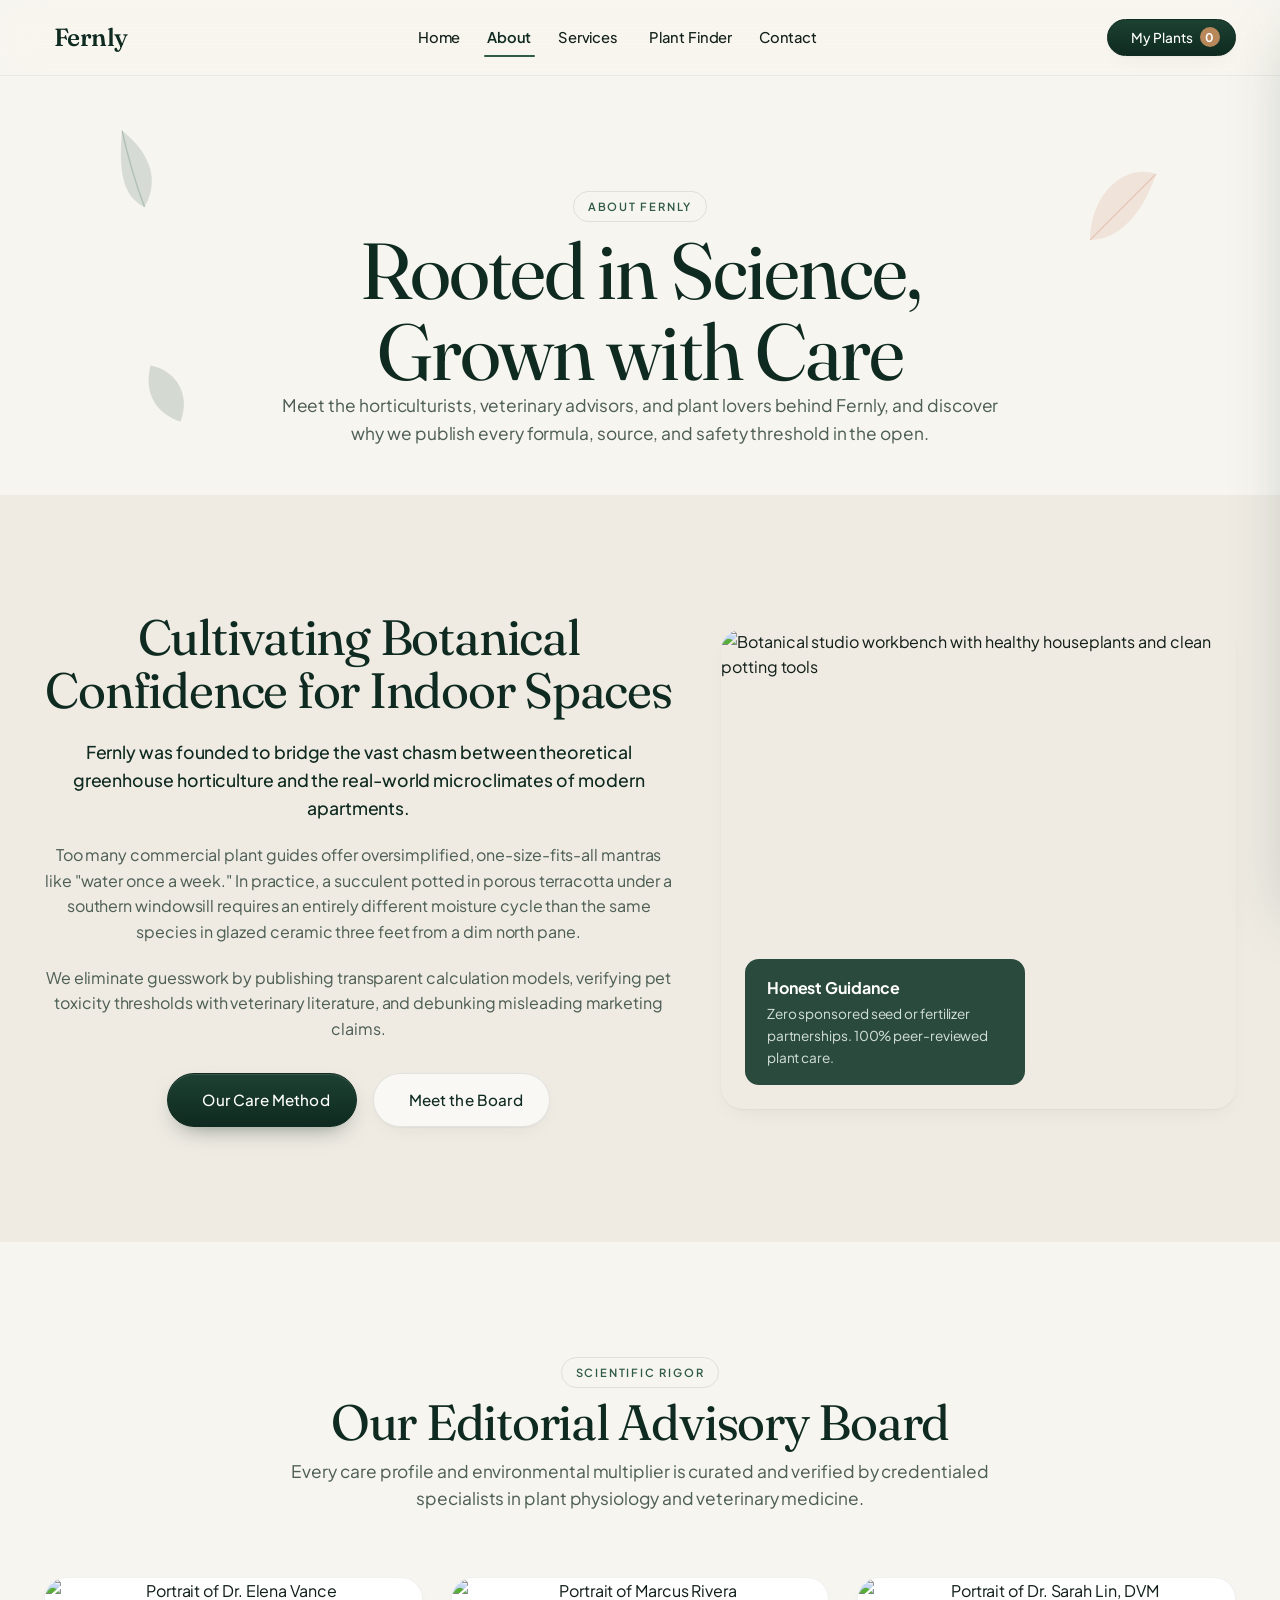
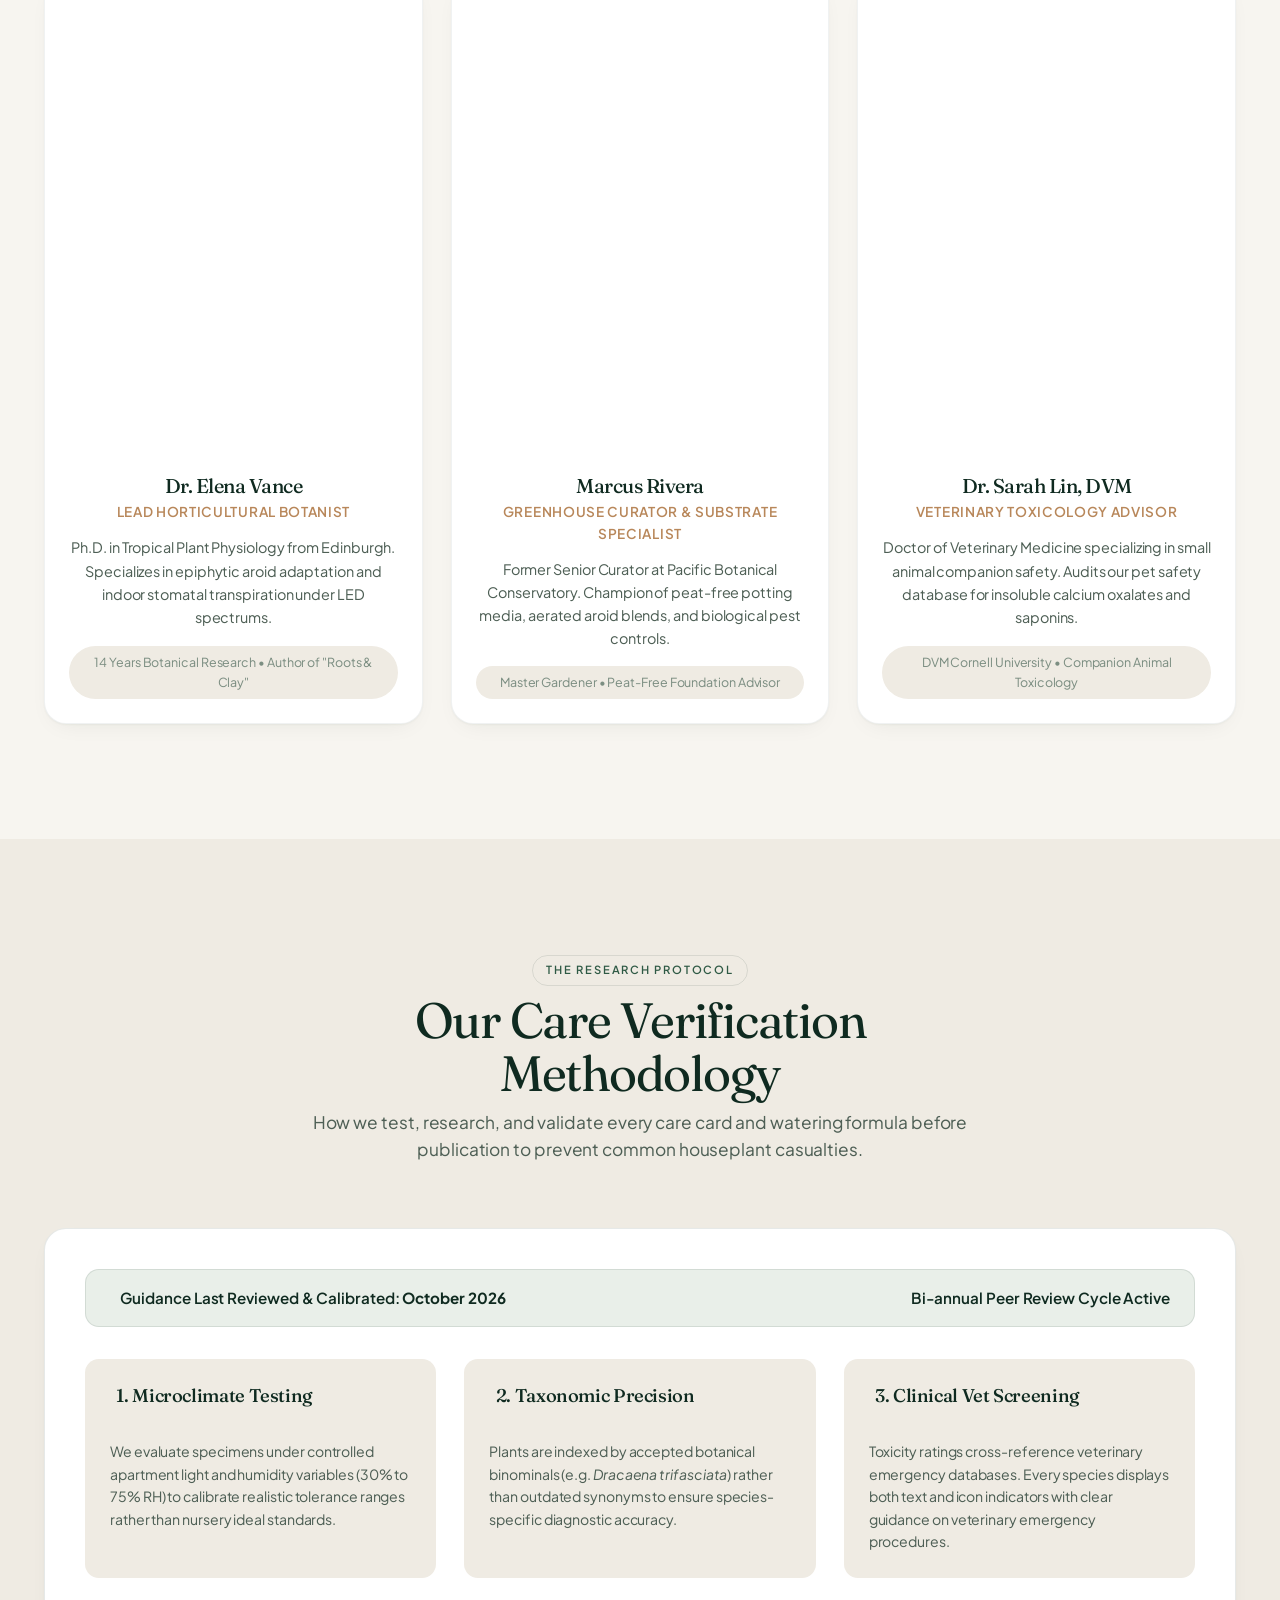
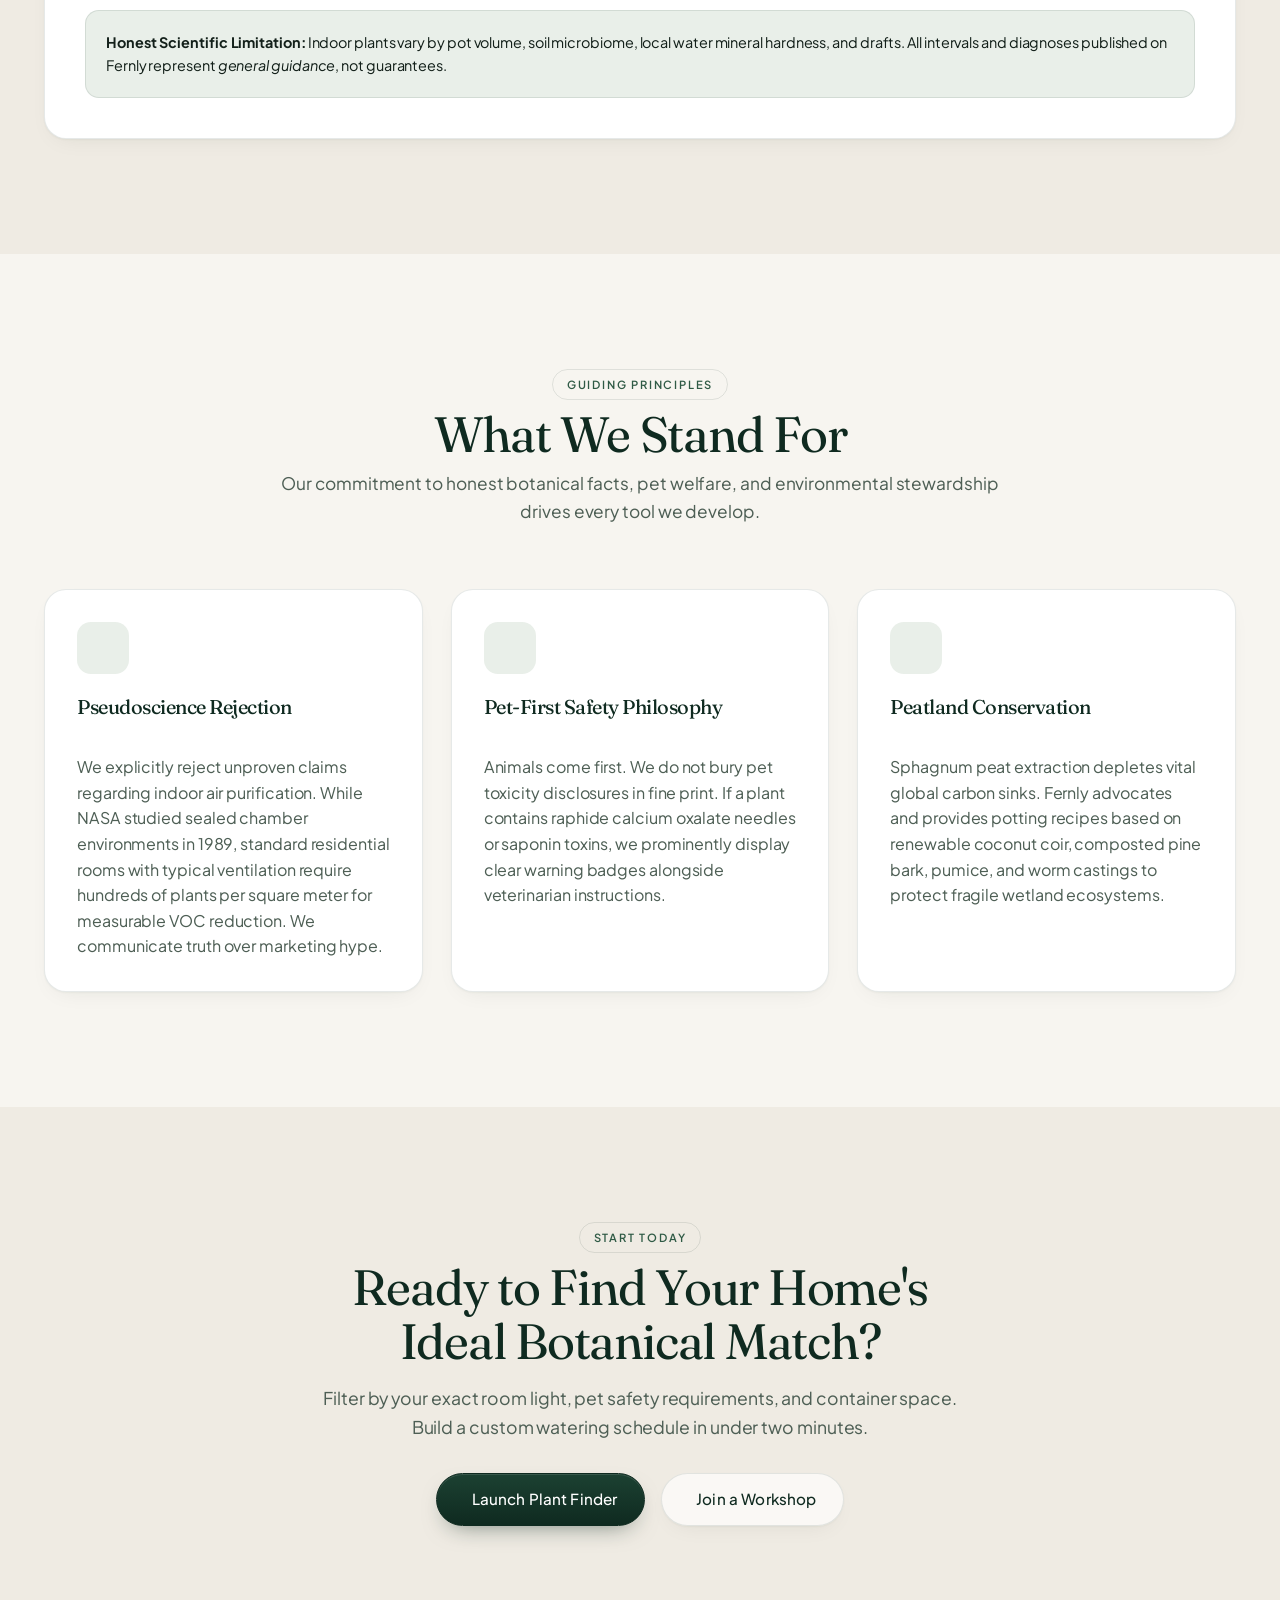
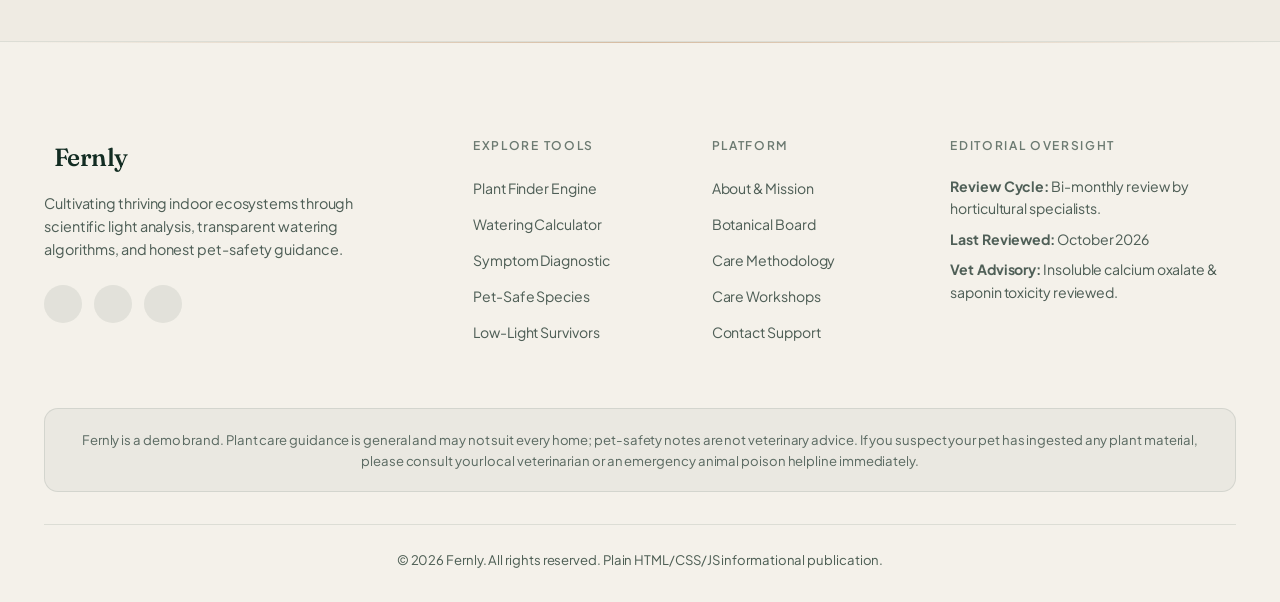
==== commit b2ff6fd7: "1doc" ====
--- a/about.html
+++ b/about.html
@@ -142,8 +142,9 @@
     </ul>
 
     <div style="margin-top: auto; padding-top: 1.5rem; border-top: 1px solid var(--color-border);">
-      <button class="btn btn-primary" style="width: 100%;" onclick="window.location.href='plant-finder.html#finder';">
-        <i class="ph ph-magnifying-glass"></i> Explore Plant Finder
+      <button class="btn btn-primary my-plants-btn" type="button" style="width: 100%;" aria-label="Open saved plant collection">
+        <i class="ph ph-heart" aria-hidden="true"></i> My Plants
+        <span class="my-plants-badge" aria-label="0 plants saved">0</span>
       </button>
     </div>
   </aside>
--- a/assets/css/style.css
+++ b/assets/css/style.css
@@ -9,6 +9,7 @@
 
 /* --- PHOSPHOR ICONS FONT --- */
 @import url('https://unpkg.com/@phosphor-icons/web@2.1.1/src/regular/style.css');
+@import url('https://unpkg.com/@phosphor-icons/web@2.1.1/src/fill/style.css');
 
 /* ==========================================================================
    CSS CUSTOM PROPERTIES (DESIGN SYSTEM TOKENS)
@@ -1015,10 +1016,6 @@
   color: var(--color-accent);
 }
 
-.plant-favorite-btn.saved i::before {
-  content: "\e24b"; /* ph-heart-fill */
-}
-
 /* Pet Safety Badge (Icon + Text, never color alone) */
 .pet-badge {
   display: inline-flex;
@@ -3182,3 +3179,151 @@
     white-space: normal;
   }
 }
+
+/* Workshop cards: equal-height cards with CTA pinned to the bottom */
+.workshop-card {
+  display: flex;
+  flex-direction: column;
+}
+.workshop-body .reserve-workshop-btn {
+  margin-top: auto;
+  width: 100%;
+}
+
+/* Footer: left-aligned content on phones (≤576px) */
+@media (max-width: 576px) {
+  .footer-top-grid {
+    text-align: left;
+  }
+  .footer-brand .brand-logo {
+    justify-content: flex-start;
+  }
+  .footer-brand p,
+  .footer-social-links {
+    margin-left: 0;
+    margin-right: 0;
+    justify-content: flex-start;
+  }
+  .footer-links-list {
+    align-items: flex-start;
+  }
+}
+
+
+/* Contact map */
+.contact-map-wrapper {
+  margin-top: 2rem;
+  border-radius: var(--radius-global);
+  overflow: hidden;
+  border: 1px solid var(--color-border);
+  box-shadow: var(--shadow-global);
+  line-height: 0;
+}
+.contact-map-wrapper iframe {
+  width: 100%;
+  height: 380px;
+  border: 0;
+}
+@media (max-width: 576px) {
+  .contact-map-wrapper iframe { height: 280px; }
+}
+
+/* Back to top button */
+.back-to-top {
+  position: fixed;
+  right: 1.25rem;
+  bottom: 1.25rem;
+  width: 46px;
+  height: 46px;
+  border-radius: 50%;
+  border: none;
+  background: var(--color-primary);
+  color: #fff;
+  font-size: 1.25rem;
+  display: inline-flex;
+  align-items: center;
+  justify-content: center;
+  box-shadow: var(--shadow-global);
+  cursor: pointer;
+  opacity: 0;
+  visibility: hidden;
+  transform: translateY(12px);
+  transition: opacity 0.3s ease, transform 0.3s ease, visibility 0.3s;
+  z-index: 900;
+}
+.back-to-top.visible {
+  opacity: 1;
+  visibility: visible;
+  transform: translateY(0);
+}
+.back-to-top:hover { filter: brightness(1.15); }
+@media print { .back-to-top { display: none !important; } }
+
+/* Mobile drawer "My Plants" CTA keeps the primary button look */
+.mobile-drawer .my-plants-btn.btn-primary {
+  background: linear-gradient(180deg, #1c4132 0%, var(--color-primary) 100%);
+  color: #ffffff;
+  justify-content: center;
+  padding: 0.85rem 1.5rem;
+  font-size: 0.95rem;
+  border: none;
+}
+
+/* Header "My Plants" CTA in primary color */
+.header-actions .my-plants-btn {
+  background: linear-gradient(180deg, #1c4132 0%, var(--color-primary) 100%);
+  color: #ffffff;
+  border-color: var(--color-primary);
+}
+.header-actions .my-plants-btn:hover,
+.header-actions .my-plants-btn:focus-visible {
+  background: linear-gradient(180deg, #c99a6c 0%, var(--color-accent) 100%);
+  border-color: var(--color-accent);
+  color: #ffffff;
+  transform: translateY(-2px);
+  box-shadow: 0 10px 22px -10px rgba(15, 42, 32, 0.55);
+}
+.header-actions .my-plants-btn:hover .my-plants-badge {
+  background: #ffffff;
+  color: var(--color-accent);
+  transform: scale(1.1);
+}
+
+/* My Plants drawer: keep saved-plant cards inside the panel on mobile */
+.my-plants-drawer {
+  overflow-x: hidden;
+}
+@media (max-width: 576px) {
+  .my-plants-drawer { padding: 1.25rem; }
+}
+.saved-plant-card {
+  min-width: 0;
+  max-width: 100%;
+  box-sizing: border-box;
+}
+.saved-plant-thumb {
+  flex-shrink: 0;
+}
+.saved-plant-info {
+  min-width: 0;
+}
+.saved-plant-info h4,
+.saved-plant-botanical {
+  overflow-wrap: anywhere;
+}
+.saved-plant-notes {
+  box-sizing: border-box;
+  max-width: 100%;
+}
+.saved-plant-actions {
+  flex-wrap: wrap;
+}
+.saved-plant-actions .btn {
+  flex: 1 1 auto;
+  min-width: 0;
+  white-space: nowrap;
+}
+@media (max-width: 576px) {
+  .saved-plant-card { padding: 0.85rem; gap: 0.75rem; }
+  .saved-plant-thumb { width: 56px; height: 56px; }
+}
